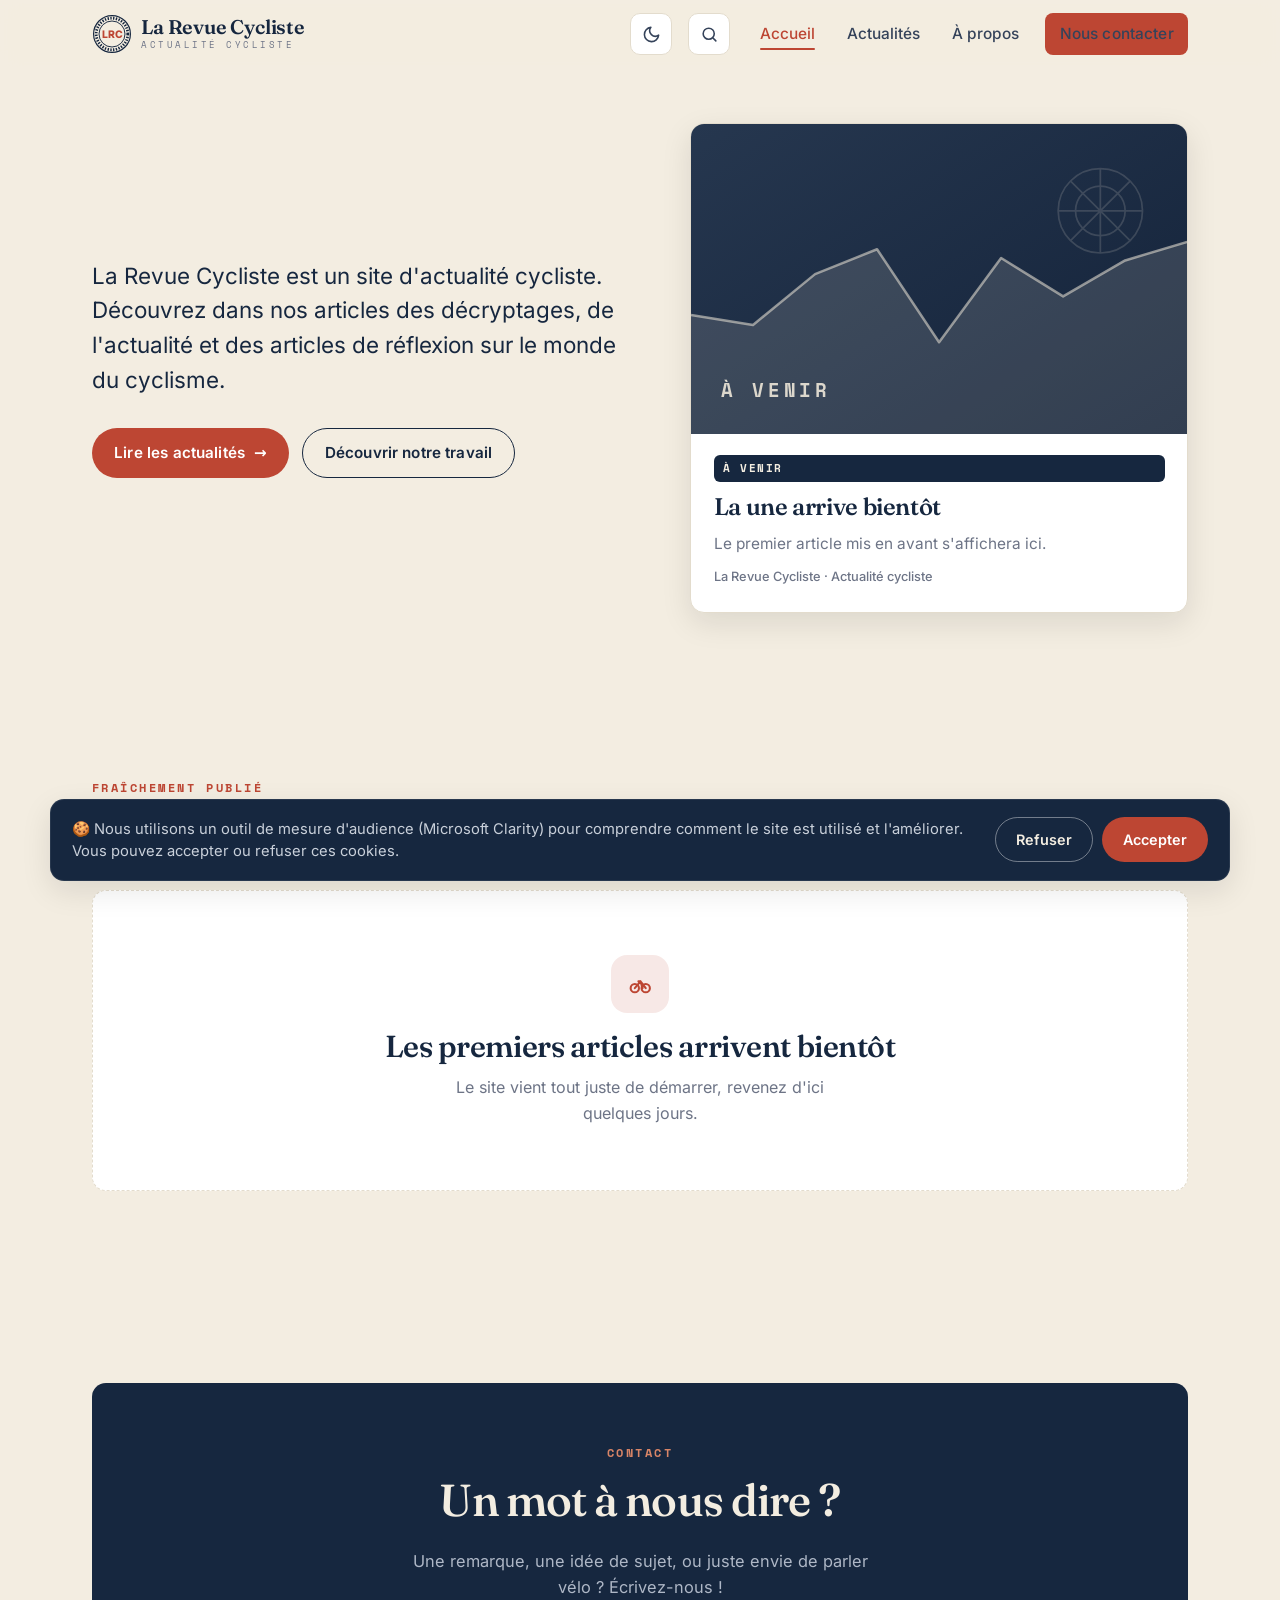
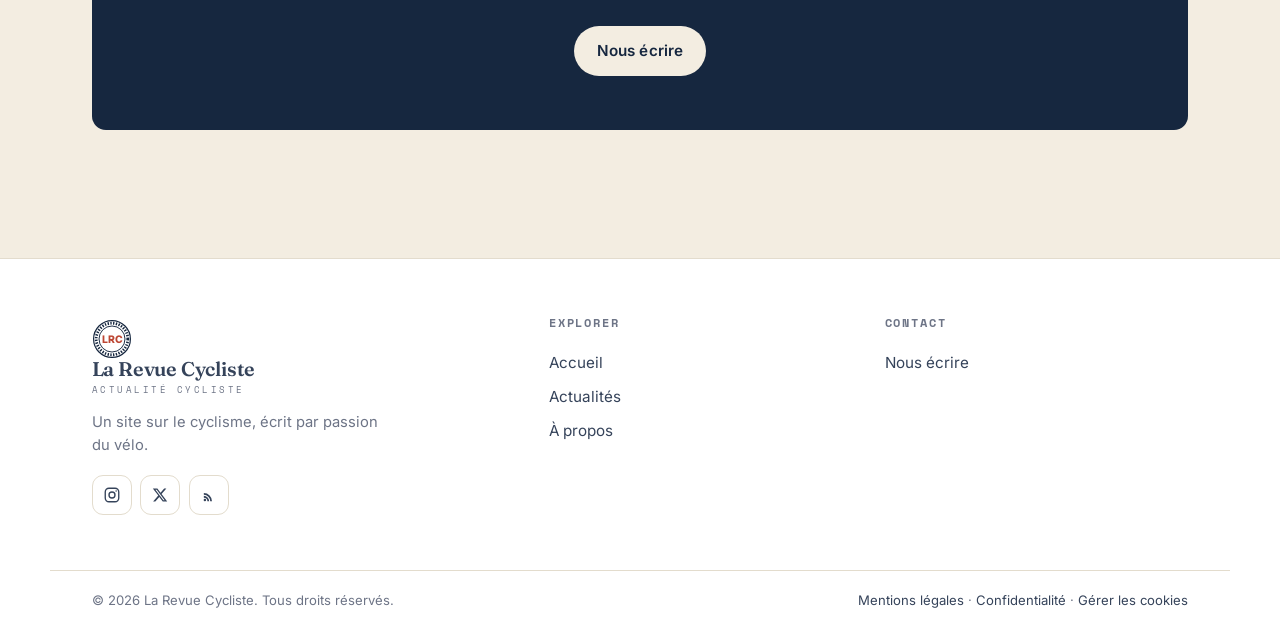
==== index.html @ b7d14e15 "Accueil : retirer le grand titre visible du hero Le titre « Toute l'actualité du cyclisme. » est ret" ====
<!DOCTYPE html>
<html lang="fr">
<head>
  <meta charset="UTF-8" />
  <meta name="viewport" content="width=device-width, initial-scale=1.0" />
  <script>(function(){try{var t=localStorage.getItem("lrc-theme")||(matchMedia("(prefers-color-scheme:dark)").matches?"dark":"light");document.documentElement.setAttribute("data-theme",t);}catch(e){document.documentElement.setAttribute("data-theme","light");}})();</script>
  <title>La Revue Cycliste — Toute l'actualité du cyclisme</title>
  <meta name="description" content="La Revue Cycliste est un site d'actualité cycliste. Découvrez dans nos articles des décryptages, de l'actualité et des articles de réflexion sur le monde du cyclisme." />
  <meta name="author" content="La Revue Cycliste" />
  <meta name="theme-color" content="#16273f" />

  <!-- Open Graph -->
  <meta property="og:type" content="website" />
  <meta property="og:title" content="La Revue Cycliste — Toute l'actualité du cyclisme" />
  <meta property="og:description" content="La Revue Cycliste est un site d'actualité cycliste. Découvrez dans nos articles des décryptages, de l'actualité et des articles de réflexion sur le monde du cyclisme." />
  <meta property="og:locale" content="fr_FR" />

  <link rel="stylesheet" href="assets/css/fonts.css" />
  <link rel="stylesheet" href="assets/css/style.css" />
  <link rel="icon" href="/favicon.ico" sizes="any" />
  <link rel="icon" type="image/png" sizes="48x48" href="/assets/img/favicon-48.png" />
  <link rel="icon" type="image/png" sizes="192x192" href="/assets/img/icon-192.png" />
  <link rel="apple-touch-icon" href="https://larevuecycliste.fr/assets/img/apple-touch-icon.png" />
  <link rel="manifest" href="site.webmanifest" />
  <link rel="alternate" type="application/rss+xml" title="La Revue Cycliste — Flux RSS" href="https://larevuecycliste.fr/feed.xml" />

  <!-- Données structurées : relie le site à ses réseaux sociaux -->
  <script type="application/ld+json">
  {
    "@context": "https://schema.org",
    "@type": "Organization",
    "name": "La Revue Cycliste",
    "url": "https://larevuecycliste.fr/",
    "sameAs": [
      "https://www.instagram.com/larevuecycliste",
      "https://x.com/Larevuecycliste"
    ]
  }
  </script>

  <!-- Données structurées : identité du site (aide Google à afficher le nom) -->
  <script type="application/ld+json">
  {
    "@context": "https://schema.org",
    "@type": "WebSite",
    "name": "La Revue Cycliste",
    "alternateName": "LRC",
    "url": "https://larevuecycliste.fr/",
    "inLanguage": "fr-FR"
  }
  </script>

  <link rel="canonical" href="https://larevuecycliste.fr/" />
  <meta property="og:url" content="https://larevuecycliste.fr/" />
  <meta property="og:site_name" content="La Revue Cycliste" />
  <meta property="og:image" content="https://larevuecycliste.fr/assets/img/og-image.png" />
  <meta property="og:image:width" content="1200" />
  <meta property="og:image:height" content="630" />
  <meta property="og:image:alt" content="La Revue Cycliste" />
  <meta name="twitter:card" content="summary_large_image" />
  <meta name="twitter:site" content="@Larevuecycliste" />
  <meta name="twitter:title" content="La Revue Cycliste — Toute l'actualité du cyclisme" />
  <meta name="twitter:description" content="La Revue Cycliste est un site d'actualité cycliste. Découvrez dans nos articles des décryptages, de l'actualité et des articles de réflexion sur le monde du cyclisme." />
  <meta name="twitter:image" content="https://larevuecycliste.fr/assets/img/og-image.png" />
  <script src="assets/js/consent.js" defer></script>
</head>
<body data-page="home">
  <a class="skip-link" href="#main">Aller au contenu</a>

  <header class="site-header">
    <nav class="wrap nav" aria-label="Navigation principale">
      <a class="brand" href="index.html" aria-label="La Revue Cycliste, accueil">
        <span class="brand__mark" aria-hidden="true">
          <svg viewBox="0 0 100 100" fill="none" aria-hidden="true"><circle cx="50" cy="50" r="46" stroke="currentColor" stroke-width="3"/><circle cx="50" cy="50" r="39.5" stroke="currentColor" stroke-width="7" stroke-dasharray="3.4 3.55"/><circle cx="50" cy="50" r="32.5" stroke="currentColor" stroke-width="2.4"/><text x="50" y="50" text-anchor="middle" dominant-baseline="central" font-family="Inter, system-ui, sans-serif" font-weight="800" font-size="26" fill="var(--accent)">LRC</text></svg>
        </span>
        <span class="brand__text">La Revue Cycliste<small>Actualité cycliste</small></span>
      </a>
      <button class="nav__toggle" aria-label="Ouvrir le menu" aria-expanded="false" aria-controls="menu"><span></span></button>
      <div class="nav__links" id="menu">
        <a data-nav="home" href="index.html">Accueil</a>
        <a data-nav="news" href="actualites.html">Actualités</a>
        <a data-nav="about" href="a-propos.html">À propos</a>
        <a class="btn btn--primary nav__cta" data-mailto href="#">Nous contacter</a>
      </div>
    </nav>
  </header>

  <main id="main">
    <!-- HERO -->
    <section class="hero wrap">
      <div class="hero__grid">
        <div class="hero__lead">
          <h1 class="sr-only">La Revue Cycliste, actualité cycliste</h1>
          <p class="hero__sub" style="margin-top:0;font-size:1.4rem;line-height:1.55;max-width:42ch;color:var(--ink)">La Revue Cycliste est un site d'actualité cycliste. Découvrez dans nos articles des décryptages, de l'actualité et des articles de réflexion sur le monde du cyclisme.</p>
          <div class="hero__actions">
            <a class="btn btn--primary" href="actualites.html">Lire les actualités <span class="btn__arrow">→</span></a>
            <a class="btn btn--ghost" href="a-propos.html">Découvrir notre travail</a>
          </div>
        </div>
        <article class="hero__feature" id="js-featured" aria-label="Article à la une"></article>
      </div>
    </section>

    <!-- DERNIERS ARTICLES -->
    <section class="section wrap">
      <div class="section-head">
        <div>
          <span class="eyebrow">Fraîchement publié</span>
          <h2>Les derniers articles</h2>
        </div>
        <a class="link-more" href="actualites.html" id="js-latest-more">Voir tout →</a>
      </div>
      <div class="latest" id="js-latest">
        <div class="grid" id="js-latest-grid"></div>
        <div>
          <span class="eyebrow" style="display:block;margin-bottom:.9rem">À lire aussi</span>
          <div class="stack" id="js-latest-stack"></div>
        </div>
      </div>
    </section>

    <!-- CONTACT -->
    <section class="section wrap" id="contact">
      <div class="contact-cta reveal">
        <span class="eyebrow" style="color:var(--accent-soft)">Contact</span>
        <h2>Un mot à nous dire ?</h2>
        <p>Une remarque, une idée de sujet, ou juste envie de parler vélo ? Écrivez-nous&nbsp;!</p>
        <a class="btn btn--light" data-mailto href="#">Nous écrire</a>
      </div>
    </section>
  </main>

  <footer class="site-footer">
    <div class="wrap footer__grid">
      <div class="footer__brand">
        <a class="brand" href="index.html" aria-label="La Revue Cycliste">
          <span class="brand__mark" aria-hidden="true">
            <svg viewBox="0 0 100 100" fill="none" aria-hidden="true"><circle cx="50" cy="50" r="46" stroke="currentColor" stroke-width="3"/><circle cx="50" cy="50" r="39.5" stroke="currentColor" stroke-width="7" stroke-dasharray="3.4 3.55"/><circle cx="50" cy="50" r="32.5" stroke="currentColor" stroke-width="2.4"/><text x="50" y="50" text-anchor="middle" dominant-baseline="central" font-family="Inter, system-ui, sans-serif" font-weight="800" font-size="26" fill="var(--accent)">LRC</text></svg>
          </span>
          <span class="brand__text">La Revue Cycliste<small>Actualité cycliste</small></span>
        </a>
        <p>Un site sur le cyclisme, écrit par passion du vélo.</p>
        <div class="socials" aria-label="Réseaux sociaux"><a href="https://www.instagram.com/larevuecycliste" target="_blank" rel="noopener" aria-label="La Revue Cycliste sur Instagram"><svg width="18" height="18" viewBox="0 0 24 24" fill="none" stroke="currentColor" stroke-width="1.8"><rect x="3" y="3" width="18" height="18" rx="5"/><circle cx="12" cy="12" r="4"/><circle cx="17.5" cy="6.5" r="1" fill="currentColor" stroke="none"/></svg></a><a href="https://x.com/Larevuecycliste" target="_blank" rel="noopener" aria-label="La Revue Cycliste sur X"><svg width="16" height="16" viewBox="0 0 24 24" fill="currentColor"><path d="M18.244 2.25h3.308l-7.227 8.26 8.502 11.24H16.17l-5.214-6.817L4.99 21.75H1.68l7.73-8.835L1.254 2.25H8.08l4.713 6.231zm-1.161 17.52h1.833L7.084 4.126H5.117z"/></svg></a><a href="https://larevuecycliste.fr/feed.xml" aria-label="Flux RSS de La Revue Cycliste"><svg width="17" height="17" viewBox="0 0 24 24" fill="currentColor"><path d="M4 11a9 9 0 0 1 9 9h2.5A11.5 11.5 0 0 0 4 8.5V11zm0 4a5 5 0 0 1 5 5h2.5A7.5 7.5 0 0 0 4 12.5V15zm1.5 5a1.75 1.75 0 1 0 0-3.5 1.75 1.75 0 0 0 0 3.5z"/></svg></a></div>
      </div>
      <nav aria-label="Explorer">
        <h5>Explorer</h5>
        <a href="index.html">Accueil</a>
        <a href="actualites.html">Actualités</a>
        <a href="a-propos.html">À propos</a>
      </nav>
      <div>
        <h5>Contact</h5>
        <a href="a-propos.html#contact">Nous écrire</a>
      </div>
    </div>
    <div class="wrap footer__bottom">
      <span>© <span data-year></span> <span data-site-name>La Revue Cycliste</span>. Tous droits réservés.</span>
      <span><a href="mentions-legales.html">Mentions légales</a> · <a href="confidentialite.html">Confidentialité</a> · <a href="#" data-cookie-settings>Gérer les cookies</a></span>
    </div>
  </footer>

  <script src="assets/js/articles.js"></script>
  <script src="assets/js/main.js"></script>
</body>
</html>
---- assets/css/fonts.css ----
/* La Revue Cycliste — polices auto-hébergées (Fontsource). Aucune requête externe. */

/* fraunces-latin-ext-standard-normal */
@font-face {
  font-family: 'Fraunces';
  font-style: normal;
  font-display: swap;
  font-weight: 100 900;
  src: url(../fonts/fraunces-latin-ext-standard-normal.woff2) format('woff2-variations');
  unicode-range: U+0100-02BA,U+02BD-02C5,U+02C7-02CC,U+02CE-02D7,U+02DD-02FF,U+0304,U+0308,U+0329,U+1D00-1DBF,U+1E00-1E9F,U+1EF2-1EFF,U+2020,U+20A0-20AB,U+20AD-20C0,U+2113,U+2C60-2C7F,U+A720-A7FF;
}

/* fraunces-latin-standard-normal */
@font-face {
  font-family: 'Fraunces';
  font-style: normal;
  font-display: swap;
  font-weight: 100 900;
  src: url(../fonts/fraunces-latin-standard-normal.woff2) format('woff2-variations');
  unicode-range: U+0000-00FF,U+0131,U+0152-0153,U+02BB-02BC,U+02C6,U+02DA,U+02DC,U+0304,U+0308,U+0329,U+2000-206F,U+20AC,U+2122,U+2191,U+2193,U+2212,U+2215,U+FEFF,U+FFFD;
}

/* fraunces-latin-ext-standard-italic */
@font-face {
  font-family: 'Fraunces';
  font-style: italic;
  font-display: swap;
  font-weight: 100 900;
  src: url(../fonts/fraunces-latin-ext-standard-italic.woff2) format('woff2-variations');
  unicode-range: U+0100-02BA,U+02BD-02C5,U+02C7-02CC,U+02CE-02D7,U+02DD-02FF,U+0304,U+0308,U+0329,U+1D00-1DBF,U+1E00-1E9F,U+1EF2-1EFF,U+2020,U+20A0-20AB,U+20AD-20C0,U+2113,U+2C60-2C7F,U+A720-A7FF;
}

/* fraunces-latin-standard-italic */
@font-face {
  font-family: 'Fraunces';
  font-style: italic;
  font-display: swap;
  font-weight: 100 900;
  src: url(../fonts/fraunces-latin-standard-italic.woff2) format('woff2-variations');
  unicode-range: U+0000-00FF,U+0131,U+0152-0153,U+02BB-02BC,U+02C6,U+02DA,U+02DC,U+0304,U+0308,U+0329,U+2000-206F,U+20AC,U+2122,U+2191,U+2193,U+2212,U+2215,U+FEFF,U+FFFD;
}

/* inter-latin-ext-wght-normal */
@font-face {
  font-family: 'Inter';
  font-style: normal;
  font-display: swap;
  font-weight: 100 900;
  src: url(../fonts/inter-latin-ext-wght-normal.woff2) format('woff2-variations');
  unicode-range: U+0100-02BA,U+02BD-02C5,U+02C7-02CC,U+02CE-02D7,U+02DD-02FF,U+0304,U+0308,U+0329,U+1D00-1DBF,U+1E00-1E9F,U+1EF2-1EFF,U+2020,U+20A0-20AB,U+20AD-20C0,U+2113,U+2C60-2C7F,U+A720-A7FF;
}

/* inter-latin-wght-normal */
@font-face {
  font-family: 'Inter';
  font-style: normal;
  font-display: swap;
  font-weight: 100 900;
  src: url(../fonts/inter-latin-wght-normal.woff2) format('woff2-variations');
  unicode-range: U+0000-00FF,U+0131,U+0152-0153,U+02BB-02BC,U+02C6,U+02DA,U+02DC,U+0304,U+0308,U+0329,U+2000-206F,U+20AC,U+2122,U+2191,U+2193,U+2212,U+2215,U+FEFF,U+FFFD;
}

/* space-mono-latin-ext-400-normal */
@font-face {
  font-family: 'Space Mono';
  font-style: normal;
  font-display: swap;
  font-weight: 400;
  src: url(../fonts/space-mono-latin-ext-400-normal.woff2) format('woff2'), url(../fonts/space-mono-latin-ext-400-normal.woff) format('woff');
  unicode-range: U+0100-02BA,U+02BD-02C5,U+02C7-02CC,U+02CE-02D7,U+02DD-02FF,U+0304,U+0308,U+0329,U+1D00-1DBF,U+1E00-1E9F,U+1EF2-1EFF,U+2020,U+20A0-20AB,U+20AD-20C0,U+2113,U+2C60-2C7F,U+A720-A7FF;
}

/* space-mono-latin-400-normal */
@font-face {
  font-family: 'Space Mono';
  font-style: normal;
  font-display: swap;
  font-weight: 400;
  src: url(../fonts/space-mono-latin-400-normal.woff2) format('woff2'), url(../fonts/space-mono-latin-400-normal.woff) format('woff');
  unicode-range: U+0000-00FF,U+0131,U+0152-0153,U+02BB-02BC,U+02C6,U+02DA,U+02DC,U+0304,U+0308,U+0329,U+2000-206F,U+20AC,U+2122,U+2191,U+2193,U+2212,U+2215,U+FEFF,U+FFFD;
}

/* space-mono-latin-ext-700-normal */
@font-face {
  font-family: 'Space Mono';
  font-style: normal;
  font-display: swap;
  font-weight: 700;
  src: url(../fonts/space-mono-latin-ext-700-normal.woff2) format('woff2'), url(../fonts/space-mono-latin-ext-700-normal.woff) format('woff');
  unicode-range: U+0100-02BA,U+02BD-02C5,U+02C7-02CC,U+02CE-02D7,U+02DD-02FF,U+0304,U+0308,U+0329,U+1D00-1DBF,U+1E00-1E9F,U+1EF2-1EFF,U+2020,U+20A0-20AB,U+20AD-20C0,U+2113,U+2C60-2C7F,U+A720-A7FF;
}

/* space-mono-latin-700-normal */
@font-face {
  font-family: 'Space Mono';
  font-style: normal;
  font-display: swap;
  font-weight: 700;
  src: url(../fonts/space-mono-latin-700-normal.woff2) format('woff2'), url(../fonts/space-mono-latin-700-normal.woff) format('woff');
  unicode-range: U+0000-00FF,U+0131,U+0152-0153,U+02BB-02BC,U+02C6,U+02DA,U+02DC,U+0304,U+0308,U+0329,U+2000-206F,U+20AC,U+2122,U+2191,U+2193,U+2212,U+2215,U+FEFF,U+FFFD;
}
---- assets/css/style.css ----
/* =========================================================================
   La Revue Cycliste — Feuille de style principale
   Design éditorial : magazine cycliste. Palette chaude, typo affirmée.
   ========================================================================= */

/* ---- Design tokens ---------------------------------------------------- */
:root {
  /* Palette « La Revue Cycliste » : marine + crème + terracotta */
  --bg:        #f3ede1;   /* crème */
  --surface:   #ffffff;
  --ink:       #16273f;   /* bleu marine */
  --ink-soft:  #35435a;
  --muted:     #6d7486;
  --line:      #e3dccd;
  --line-soft: #eee7d9;

  --accent:      #bd4633;  /* terracotta */
  --accent-dark: #9a3626;
  --accent-soft: #d98567;  /* terracotta éclairci, lisible sur fond marine */
  --cream:       #f3ede1;  /* pour le texte/éléments sur fond marine */
  --gold:        #bd4633;  /* rétro-compat : repointé vers le terracotta */
  --ink-invert:  #16273f;  /* fond des sections sombres = marine */

  --maxw: 1180px;
  --gutter: clamp(1.1rem, 4vw, 2.6rem);
  --radius: 14px;
  --radius-sm: 9px;

  --shadow-sm: 0 1px 2px rgba(20,19,15,.05), 0 4px 14px rgba(20,19,15,.05);
  --shadow-md: 0 10px 30px rgba(20,19,15,.10);

  --serif: "Fraunces", Georgia, "Times New Roman", serif;
  --sans:  "Inter", system-ui, -apple-system, "Segoe UI", Roboto, sans-serif;
  --mono:  "Space Mono", ui-monospace, "SFMono-Regular", Menlo, monospace;

  --step-fast: .18s cubic-bezier(.4,0,.2,1);
  --step: .32s cubic-bezier(.4,0,.2,1);
}

/* ---- Reset ------------------------------------------------------------ */
*, *::before, *::after { box-sizing: border-box; }
* { margin: 0; }
html { -webkit-text-size-adjust: 100%; scroll-behavior: smooth; }
@media (prefers-reduced-motion: reduce) {
  html { scroll-behavior: auto; }
  * { animation-duration: .001ms !important; transition-duration: .001ms !important; }
}

body {
  font-family: var(--sans);
  background: var(--bg);
  color: var(--ink);
  line-height: 1.6;
  font-size: 1.02rem;
  -webkit-font-smoothing: antialiased;
  text-rendering: optimizeLegibility;
  overflow-x: hidden;
}

img, svg { display: block; max-width: 100%; }
a { color: inherit; text-decoration: none; }
button { font: inherit; cursor: pointer; }
ul { list-style: none; padding: 0; }

/* ---- Layout helpers --------------------------------------------------- */
.wrap { width: 100%; max-width: var(--maxw); margin-inline: auto; padding-inline: var(--gutter); }
.section { padding-block: clamp(3.2rem, 8vw, 6rem); }
.section--tight { padding-block: clamp(2.4rem, 5vw, 3.6rem); }
/* Masqué à l'écran mais lu par Google et les lecteurs d'écran */
.sr-only { position: absolute; width: 1px; height: 1px; padding: 0; margin: -1px; overflow: hidden; clip: rect(0,0,0,0); white-space: nowrap; border: 0; }

.eyebrow {
  font-family: var(--mono);
  font-size: .72rem;
  letter-spacing: .22em;
  text-transform: uppercase;
  color: var(--accent);
  font-weight: 700;
}
.section-head {
  display: flex; align-items: flex-end; justify-content: space-between;
  gap: 1.4rem; flex-wrap: wrap;
  margin-bottom: clamp(1.6rem, 4vw, 2.6rem);
}
.section-head h2 {
  font-family: var(--serif);
  font-weight: 560;
  font-size: clamp(1.7rem, 4.4vw, 2.6rem);
  letter-spacing: -.02em;
  line-height: 1.05;
  margin-top: .35rem;
}
.section-head .link-more {
  font-weight: 600; font-size: .92rem; color: var(--ink);
  border-bottom: 2px solid var(--gold); padding-bottom: 2px;
  transition: color var(--step-fast), border-color var(--step-fast);
  white-space: nowrap;
}
.section-head .link-more:hover { color: var(--accent); border-color: var(--accent); }

/* ---- Buttons ---------------------------------------------------------- */
.btn {
  display: inline-flex; align-items: center; gap: .55rem;
  font-weight: 600; font-size: .95rem; letter-spacing: .01em;
  padding: .74rem 1.35rem; border-radius: 999px;
  border: 1.5px solid transparent; transition: transform var(--step-fast), background var(--step-fast), color var(--step-fast), border-color var(--step-fast);
}
.btn:active { transform: translateY(1px); }
.btn--primary { background: var(--accent); color: #fff; }
.btn--primary:hover { background: var(--accent-dark); }
.btn--ghost { border-color: var(--ink); color: var(--ink); background: transparent; }
.btn--ghost:hover { background: var(--ink); color: var(--bg); }
.btn--light { background: var(--cream); color: var(--ink-invert); }
.btn--light:hover { transform: translateY(-2px); }
.btn__arrow { transition: transform var(--step-fast); }
.btn:hover .btn__arrow { transform: translateX(3px); }

/* ---- Header / nav ----------------------------------------------------- */
.site-header {
  position: sticky; top: 0; z-index: 60;
  background: color-mix(in srgb, var(--bg) 86%, transparent);
  backdrop-filter: saturate(1.4) blur(10px);
  border-bottom: 1px solid transparent;
  transition: border-color var(--step), background var(--step);
}
.site-header.is-stuck { border-color: var(--line); }
.nav {
  display: flex; align-items: center; justify-content: space-between;
  height: 68px; gap: 1rem;
}
.brand { display: flex; align-items: center; gap: .6rem; font-family: var(--serif); }
.brand__mark { display: grid; place-items: center; width: 40px; height: 40px; flex: none; color: var(--ink); }
.brand__mark svg { width: 40px; height: 40px; display: block; }
.brand__text { font-weight: 600; font-size: 1.24rem; letter-spacing: -.01em; line-height: 1; }
.brand__text small {
  display: block; font-family: var(--mono); font-weight: 400;
  font-size: .56rem; letter-spacing: .28em; text-transform: uppercase;
  color: var(--muted); margin-top: 3px;
}

.nav__links { display: flex; align-items: center; gap: .3rem; }
.nav__links a {
  padding: .5rem .85rem; border-radius: 8px; font-weight: 500; font-size: .96rem;
  color: var(--ink-soft); position: relative; transition: color var(--step-fast), background var(--step-fast);
}
.nav__links a:hover { color: var(--ink); background: var(--line-soft); }
.nav__links a.is-active { color: var(--accent); }
.nav__links a.is-active::after {
  content: ""; position: absolute; left: .85rem; right: .85rem; bottom: .28rem;
  height: 2px; background: var(--accent); border-radius: 2px;
}
.nav__cta { margin-left: .5rem; }

.nav__toggle {
  display: none; width: 42px; height: 42px; border: 1px solid var(--line);
  background: var(--surface); border-radius: 10px; position: relative;
}
.nav__toggle span, .nav__toggle span::before, .nav__toggle span::after {
  content: ""; position: absolute; left: 50%; top: 50%; width: 18px; height: 2px;
  background: var(--ink); border-radius: 2px; transform: translate(-50%,-50%);
  transition: transform var(--step-fast), opacity var(--step-fast);
}
.nav__toggle span::before { transform: translate(-50%, -6px); }
.nav__toggle span::after  { transform: translate(-50%,  6px); }
.nav__toggle[aria-expanded="true"] span { background: transparent; }
.nav__toggle[aria-expanded="true"] span::before { transform: translate(-50%,0) rotate(45deg); }
.nav__toggle[aria-expanded="true"] span::after  { transform: translate(-50%,0) rotate(-45deg); }

@media (max-width: 820px) {
  .nav__toggle { display: block; }
  .nav__links {
    position: fixed; inset: 68px 0 auto 0; flex-direction: column; align-items: stretch;
    gap: .2rem; background: var(--surface); border-bottom: 1px solid var(--line);
    padding: .8rem var(--gutter) 1.2rem; box-shadow: var(--shadow-md);
    transform: translateY(-8px); opacity: 0; pointer-events: none;
    transition: transform var(--step), opacity var(--step);
  }
  .nav__links.is-open { transform: translateY(0); opacity: 1; pointer-events: auto; }
  .nav__links a { padding: .8rem .6rem; font-size: 1.05rem; }
  .nav__links a.is-active::after { display: none; }
  .nav__cta { margin: .4rem 0 0; justify-content: center; }
}

/* ---- Hero ------------------------------------------------------------- */
.hero { padding-top: clamp(2rem, 5vw, 3.4rem); padding-bottom: clamp(2.4rem, 6vw, 4rem); }
.hero__grid {
  display: grid; grid-template-columns: 1.05fr .95fr; gap: clamp(1.6rem, 4vw, 3rem);
  align-items: stretch;
}
.hero__lead { align-self: center; }
.hero__kicker {
  display: inline-flex; align-items: center; gap: .55rem; margin-bottom: 1.1rem;
  font-family: var(--mono); font-size: .72rem; letter-spacing: .2em; text-transform: uppercase;
  color: var(--muted);
}
.hero__kicker .dot { width: 8px; height: 8px; border-radius: 50%; background: var(--accent); animation: pulse 2.4s infinite; }
@keyframes pulse { 0%,100%{ box-shadow: 0 0 0 0 rgba(189,70,51,.5);} 50%{ box-shadow: 0 0 0 7px rgba(189,70,51,0);} }
.hero__title {
  font-family: var(--serif); font-weight: 540;
  font-size: clamp(2.5rem, 7vw, 4.6rem); line-height: .98; letter-spacing: -.03em;
}
.hero__title em { font-style: italic; color: var(--accent); }
.hero__sub { margin-top: 1.3rem; font-size: 1.12rem; color: var(--ink-soft); max-width: 34ch; }
.hero__actions { margin-top: 1.9rem; display: flex; gap: .8rem; flex-wrap: wrap; }

.hero__feature {
  position: relative; border-radius: var(--radius); overflow: hidden;
  background: var(--surface); border: 1px solid var(--line); box-shadow: var(--shadow-md);
  display: flex; flex-direction: column; min-height: 340px;
  transition: transform var(--step);
}
.hero__feature:hover { transform: translateY(-4px); }
.hero__feature .thumb { aspect-ratio: 16/10; }
.hero__feature .feature__body { padding: 1.3rem 1.4rem 1.5rem; display: flex; flex-direction: column; gap: .7rem; flex: 1; }
.hero__feature h3 { font-family: var(--serif); font-weight: 560; font-size: 1.5rem; line-height: 1.12; letter-spacing: -.015em; }
.hero__feature p { color: var(--muted); font-size: .96rem; }
.hero__feature .meta { margin-top: auto; }

@media (max-width: 880px) {
  .hero__grid { grid-template-columns: 1fr; }
  .hero__feature { min-height: 0; }
}

/* ---- Category chips --------------------------------------------------- */
.chip {
  display: inline-block; font-family: var(--mono); font-size: .66rem; font-weight: 700;
  letter-spacing: .14em; text-transform: uppercase; color: var(--accent);
  background: color-mix(in srgb, var(--accent) 10%, transparent);
  padding: .32rem .6rem; border-radius: 6px;
}
.chip--gold { color: var(--cream); background: var(--ink-invert); }
.chip--ink  { color: var(--bg); background: rgba(255,255,255,.14); }

/* ---- Article meta ----------------------------------------------------- */
.meta { display: flex; align-items: center; gap: .6rem; font-size: .8rem; color: var(--muted); font-weight: 500; }
.meta .sep { width: 3px; height: 3px; border-radius: 50%; background: currentColor; opacity: .55; }
.meta time, .meta .rt { font-family: var(--mono); font-size: .74rem; letter-spacing: .02em; }

/* ---- Vignettes : photo si disponible, sinon illustration SVG ---------
   La photo (.thumb-img) recouvre l'illustration SVG. Si elle échoue à se
   charger, un onerror la masque et l'illustration réapparaît dessous.     */
.thumb { position: relative; width: 100%; overflow: hidden; background: var(--line-soft); }
.thumb svg { width: 100%; height: 100%; }
.thumb .thumb-img {
  position: absolute; inset: 0; width: 100%; height: 100%;
  object-fit: cover; z-index: 1; background: var(--line-soft);
}

/* ---- Article grid / cards -------------------------------------------- */
.grid {
  display: grid; gap: clamp(1.2rem, 3vw, 2rem);
  grid-template-columns: repeat(auto-fill, minmax(290px, 1fr));
}
.card {
  display: flex; flex-direction: column; background: var(--surface);
  border: 1px solid var(--line); border-radius: var(--radius); overflow: hidden;
  transition: transform var(--step), box-shadow var(--step), border-color var(--step);
}
.card:hover { transform: translateY(-5px); box-shadow: var(--shadow-md); border-color: var(--line-soft); }
.card:focus-within { box-shadow: 0 0 0 3px color-mix(in srgb, var(--accent) 40%, transparent); }
.card .thumb { aspect-ratio: 16/10; }
.card__body { padding: 1.1rem 1.15rem 1.25rem; display: flex; flex-direction: column; gap: .6rem; flex: 1; }
.card__title { font-family: var(--serif); font-weight: 560; font-size: 1.24rem; line-height: 1.16; letter-spacing: -.01em; }
.card a.stretch::after { content: ""; position: absolute; inset: 0; }
.card__body p { color: var(--muted); font-size: .92rem; display: -webkit-box; -webkit-line-clamp: 2; -webkit-box-orient: vertical; overflow: hidden; }
.card__body .meta { margin-top: auto; }
.card__link { position: relative; }

/* “à la une” list on home */
.latest { display: grid; grid-template-columns: 1.6fr 1fr; gap: clamp(1.4rem,4vw,2.4rem); align-items: start; }
.stack { display: grid; gap: 1rem; }
.mini {
  display: grid; grid-template-columns: 92px 1fr; gap: .95rem; align-items: center;
  background: var(--surface); border: 1px solid var(--line); border-radius: var(--radius-sm);
  padding: .7rem; position: relative; transition: border-color var(--step-fast), transform var(--step-fast);
}
.mini:hover { transform: translateX(3px); border-color: var(--gold); }
.mini .thumb { width: 92px; height: 68px; border-radius: 7px; flex: none; }
.mini h4 { font-family: var(--serif); font-weight: 560; font-size: 1.02rem; line-height: 1.18; }
.mini .meta { margin-top: .3rem; }
@media (max-width: 760px){ .latest { grid-template-columns: 1fr; } }

/* ---- Filters ---------------------------------------------------------- */
.filters { display: flex; flex-wrap: wrap; gap: .5rem; margin-bottom: 1.8rem; }
.filter {
  border: 1.4px solid var(--line); background: var(--surface); color: var(--ink-soft);
  padding: .48rem .95rem; border-radius: 999px; font-weight: 600; font-size: .86rem;
  transition: all var(--step-fast);
}
.filter:hover { border-color: var(--ink); }
.filter.is-active { background: var(--ink); color: var(--bg); border-color: var(--ink); }

/* ---- Dark band -------------------------------------------------------- */
.band { background: var(--ink-invert); color: var(--cream); }
.band .eyebrow { color: var(--accent-soft); }
.band a.link-more { color: var(--cream); border-color: var(--accent-soft); }
.band__inner { display: grid; grid-template-columns: 1.1fr .9fr; gap: clamp(1.6rem,5vw,3.4rem); align-items: center; }
.band h2 { font-family: var(--serif); font-weight: 540; font-size: clamp(1.9rem,5vw,3rem); line-height: 1.04; letter-spacing: -.02em; }
.band p { color: #aeb7c6; margin-top: 1rem; font-size: 1.05rem; }
.band__stats { display: grid; grid-template-columns: repeat(2,1fr); gap: 1.4rem 2rem; }
.stat b { font-family: var(--serif); font-size: clamp(2.2rem,6vw,3.2rem); font-weight: 560; color: var(--accent-soft); display: block; line-height: 1; }
.stat span { color: #98a1b2; font-size: .84rem; font-family: var(--mono); letter-spacing: .06em; text-transform: uppercase; }
@media (max-width: 760px){ .band__inner { grid-template-columns: 1fr; } }

/* ---- Article page (prose) -------------------------------------------- */
.article-hero { padding-top: clamp(1.6rem,4vw,2.6rem); }
.breadcrumb { font-family: var(--mono); font-size: .74rem; letter-spacing: .04em; color: var(--muted); margin-bottom: 1.4rem; }
.breadcrumb a:hover { color: var(--accent); }
.article-title { font-family: var(--serif); font-weight: 540; font-size: clamp(2rem,5.4vw,3.4rem); line-height: 1.03; letter-spacing: -.025em; max-width: 20ch; }
.article-standfirst { font-size: 1.2rem; color: var(--ink-soft); max-width: 60ch; margin-top: 1.1rem; }
.article-byline { display: flex; align-items: center; gap: .7rem; margin-top: 1.4rem; }
.avatar { width: 42px; height: 42px; border-radius: 50%; background: var(--ink-invert); color: var(--accent-soft); display: grid; place-items: center; font-family: var(--serif); font-weight: 600; }
.article-cover { margin: clamp(1.6rem,4vw,2.4rem) 0; border-radius: var(--radius); overflow: hidden; border: 1px solid var(--line); }
.article-cover .thumb { aspect-ratio: 21/9; }

.prose { max-width: 68ch; margin-inline: auto; font-size: 1.12rem; color: var(--ink-soft); }
.prose > * + * { margin-top: 1.3rem; }
.prose h2 { font-family: var(--serif); color: var(--ink); font-weight: 560; font-size: 1.7rem; letter-spacing: -.015em; margin-top: 2.4rem; line-height: 1.15; }
.prose p { line-height: 1.75; }
.prose a { color: var(--accent); text-decoration: underline; text-underline-offset: 3px; text-decoration-thickness: 1.5px; }
.prose blockquote {
  border-left: 3px solid var(--accent); padding: .2rem 0 .2rem 1.3rem; margin-block: 2rem;
  font-family: var(--serif); font-style: italic; font-size: 1.5rem; line-height: 1.3; color: var(--ink);
}
.prose ul.bullets { margin-left: 1.1rem; list-style: disc; color: var(--ink-soft); }
.prose ul.bullets li { margin-top: .5rem; }

.article-foot { max-width: 68ch; margin: clamp(2rem,5vw,3rem) auto 0; padding-top: 1.6rem; border-top: 1px solid var(--line); display: flex; justify-content: space-between; gap: 1rem; flex-wrap: wrap; align-items: center; }
.tags { display: flex; gap: .5rem; flex-wrap: wrap; }
.tag { font-family: var(--mono); font-size: .72rem; color: var(--muted); background: var(--line-soft); padding: .3rem .6rem; border-radius: 6px; }

/* ---- Portfolio / about ------------------------------------------------ */
.profile { display: grid; grid-template-columns: 300px 1fr; gap: clamp(1.6rem,5vw,3.4rem); align-items: start; }
.profile__card { position: sticky; top: 90px; background: var(--surface); border: 1px solid var(--line); border-radius: var(--radius); padding: 1.6rem; box-shadow: var(--shadow-sm); }
.profile__avatar { width: 86px; height: 86px; border-radius: 20px; background: linear-gradient(135deg, var(--ink-invert), var(--accent)); color: #fff; display: grid; place-items: center; font-family: var(--serif); font-size: 2rem; font-weight: 600; }
.profile__card h1 { font-family: var(--serif); font-size: 1.6rem; font-weight: 560; margin-top: 1rem; letter-spacing: -.01em; }
.profile__role { color: var(--accent); font-weight: 600; font-size: .92rem; margin-top: .2rem; }
.profile__card ul.contact { margin-top: 1.2rem; display: grid; gap: .55rem; }
.profile__card ul.contact a { display: flex; align-items: center; gap: .6rem; font-size: .92rem; color: var(--ink-soft); padding: .3rem 0; }
.profile__card ul.contact a:hover { color: var(--accent); }
.profile__card ul.contact svg { flex: none; }

.lede { font-family: var(--serif); font-size: clamp(1.3rem,3.4vw,1.8rem); line-height: 1.4; letter-spacing: -.01em; color: var(--ink); max-width: 46ch; }
.about-body { color: var(--ink-soft); font-size: 1.06rem; }
.about-body > * + * { margin-top: 1.1rem; }

.expertise { display: grid; grid-template-columns: repeat(auto-fill, minmax(200px,1fr)); gap: 1rem; margin-top: 1.6rem; }
.expertise li { background: var(--surface); border: 1px solid var(--line); border-radius: var(--radius-sm); padding: 1.1rem 1.15rem; }
.expertise b { display: block; font-family: var(--serif); font-size: 1.1rem; font-weight: 560; }
.expertise span { color: var(--muted); font-size: .9rem; }

@media (max-width: 780px){ .profile { grid-template-columns: 1fr; } .profile__card { position: static; } }

/* ---- Contact ---------------------------------------------------------- */
.contact-cta {
  background: var(--ink-invert); color: var(--cream); border-radius: var(--radius);
  padding: clamp(2rem,5vw,3.4rem); text-align: center;
}
.contact-cta h2 { font-family: var(--serif); font-weight: 540; font-size: clamp(1.8rem,5vw,2.8rem); letter-spacing: -.02em; }
.contact-cta p { color: #aeb7c6; margin: .8rem auto 1.6rem; max-width: 46ch; }
.contact-list { display: flex; flex-wrap: wrap; justify-content: center; gap: .7rem 1.9rem; margin-top: 1.7rem; }
.contact-list a { display: inline-flex; align-items: center; gap: .5rem; color: var(--cream); font-weight: 500; font-size: 1rem; transition: color var(--step-fast); }
.contact-list a:hover { color: var(--accent-soft); }
.contact-list svg { flex: none; }

/* ---- Footer ----------------------------------------------------------- */
.site-footer { border-top: 1px solid var(--line); background: var(--surface); margin-top: 2rem; }
.footer__grid { display: grid; grid-template-columns: 1.4fr 1fr 1fr; gap: 2rem; padding-block: clamp(2.4rem,5vw,3.4rem); }
.footer__grid h5 { font-family: var(--mono); font-size: .72rem; letter-spacing: .16em; text-transform: uppercase; color: var(--muted); margin-bottom: .9rem; }
.footer__grid a { display: block; padding: .3rem 0; color: var(--ink-soft); font-size: .95rem; }
.footer__grid a:hover { color: var(--accent); }
.footer__brand p { color: var(--muted); font-size: .92rem; margin-top: .7rem; max-width: 34ch; }
.footer__bottom { border-top: 1px solid var(--line); padding-block: 1.2rem; display: flex; justify-content: space-between; gap: 1rem; flex-wrap: wrap; font-size: .82rem; color: var(--muted); }
.footer__bottom a { color: var(--ink-soft); }
.footer__bottom a:hover { color: var(--accent); }

/* Réseaux sociaux */
.socials { display: flex; gap: .55rem; margin-top: 1.1rem; }
.socials a {
  width: 40px; height: 40px; flex: none; border-radius: 11px;
  border: 1px solid var(--line); display: grid; place-items: center;
  color: var(--ink-soft); background: var(--surface);
  transition: color var(--step-fast), border-color var(--step-fast), transform var(--step-fast);
}
.socials a:hover { color: var(--accent); border-color: var(--accent); transform: translateY(-2px); }

/* ---- Bandeau cookies ------------------------------------------------- */
.cookie-banner {
  position: fixed; left: 0; right: 0; bottom: 0; z-index: 200;
  padding: 0 var(--gutter) clamp(.8rem, 2vw, 1.2rem);
  transform: translateY(130%); transition: transform .38s cubic-bezier(.2,.7,.2,1);
  pointer-events: none;
}
.cookie-banner.is-visible { transform: none; }
.cookie-banner__inner {
  pointer-events: auto; max-width: var(--maxw); margin: 0 auto;
  background: var(--ink-invert); color: var(--cream);
  border: 1px solid rgba(255,255,255,.08); border-radius: var(--radius);
  box-shadow: var(--shadow-md); padding: 1.1rem 1.3rem;
  display: flex; align-items: center; gap: 1.3rem; flex-wrap: wrap;
}
.cookie-banner__txt { flex: 1; min-width: 240px; font-size: .92rem; line-height: 1.5; color: #c9d0da; }
.cookie-banner__txt a { color: var(--accent-soft); text-decoration: underline; }
.cookie-banner__actions { display: flex; gap: .6rem; flex-shrink: 0; }
.cookie-btn {
  font: inherit; font-weight: 600; font-size: .9rem; cursor: pointer;
  padding: .62rem 1.25rem; border-radius: 999px; border: 1.5px solid transparent;
  transition: background var(--step-fast), border-color var(--step-fast), transform var(--step-fast);
}
.cookie-btn:active { transform: translateY(1px); }
.cookie-btn--primary { background: var(--accent); color: #fff; }
.cookie-btn--primary:hover { background: var(--accent-dark); }
.cookie-btn--ghost { background: transparent; color: var(--cream); border-color: rgba(255,255,255,.4); }
.cookie-btn--ghost:hover { border-color: var(--cream); }
@media (max-width: 560px){ .cookie-banner__actions { width: 100%; } .cookie-btn { flex: 1; } }
@media (max-width: 680px){ .footer__grid { grid-template-columns: 1fr 1fr; } .footer__brand { grid-column: 1 / -1; } }

/* ---- Reveal on scroll ------------------------------------------------- */
.reveal { opacity: 0; transform: translateY(18px); transition: opacity .6s ease, transform .6s cubic-bezier(.2,.7,.2,1); }
.reveal.in { opacity: 1; transform: none; }

/* ---- Utility ---------------------------------------------------------- */
.center { text-align: center; }

/* Champ à compléter dans les pages légales */
.fill { background: color-mix(in srgb, var(--accent) 16%, transparent); color: var(--ink); font-weight: 600; padding: .05em .35em; border-radius: 5px; }
.legal-note { background: var(--surface); border: 1px solid var(--line); border-left: 3px solid var(--accent); border-radius: var(--radius-sm); padding: 1rem 1.2rem; font-size: .95rem; color: var(--ink-soft); }
.prose table { width: 100%; border-collapse: collapse; font-size: .95rem; }
.prose table th, .prose table td { text-align: left; padding: .6rem .7rem; border-bottom: 1px solid var(--line); vertical-align: top; }
.prose table th { font-family: var(--sans); font-size: .78rem; text-transform: uppercase; letter-spacing: .04em; color: var(--muted); }
.mt-sm { margin-top: 1rem; }
.empty-state { text-align: center; color: var(--muted); padding: 3rem 1rem; font-family: var(--serif); font-size: 1.2rem; }

/* ---- État « à venir » (aucun article) -------------------------------- */
.soon {
  grid-column: 1 / -1;
  text-align: center;
  padding: clamp(2.4rem, 6vw, 4rem) 1.5rem;
  border: 1.5px dashed var(--line);
  border-radius: var(--radius);
  background: var(--surface);
  color: var(--muted);
}
.soon__mark {
  width: 58px; height: 58px; margin: 0 auto 1.1rem; border-radius: 16px;
  background: color-mix(in srgb, var(--accent) 12%, transparent);
  display: grid; place-items: center; color: var(--accent);
}
.soon h3 {
  font-family: var(--serif); font-weight: 560; color: var(--ink);
  font-size: clamp(1.3rem, 3.6vw, 1.9rem); letter-spacing: -.015em; line-height: 1.1;
}
.soon p { margin: .7rem auto 0; max-width: 44ch; font-size: 1rem; }
:focus-visible { outline: 3px solid color-mix(in srgb, var(--accent) 55%, transparent); outline-offset: 2px; border-radius: 4px; }
.skip-link { position: absolute; left: -999px; top: .5rem; background: var(--ink-invert); color: #fff; padding: .6rem 1rem; border-radius: 8px; z-index: 100; }
.skip-link:focus { left: .8rem; }

/* ---- Recherche interne ------------------------------------------------ */
.nav .brand { margin-right: auto; }   /* pousse loupe + liens à droite */
.nav__search {
  display: grid; place-items: center; width: 42px; height: 42px; flex: none;
  border: 1px solid var(--line); background: var(--surface); border-radius: 10px;
  color: var(--ink-soft); cursor: pointer;
  transition: color var(--step-fast), border-color var(--step-fast), background var(--step-fast);
}
.nav__search:hover { color: var(--ink); border-color: var(--ink); }

.search-open { overflow: hidden; }

.search-modal {
  position: fixed; inset: 0; z-index: 200;
  display: flex; align-items: flex-start; justify-content: center;
  padding: clamp(1rem, 8vh, 6rem) 1rem 1rem;
}
.search-modal[hidden] { display: none; }
.search-modal__backdrop {
  position: absolute; inset: 0; background: rgba(20, 19, 15, .5);
  backdrop-filter: blur(3px); opacity: 0; transition: opacity var(--step);
}
.search-modal.is-open .search-modal__backdrop { opacity: 1; }
.search-modal__panel {
  position: relative; width: min(680px, 100%);
  max-height: min(74vh, 640px); display: flex; flex-direction: column;
  background: var(--surface); border: 1px solid var(--line);
  border-radius: var(--radius); box-shadow: var(--shadow-md); overflow: hidden;
  transform: translateY(-10px) scale(.985); opacity: 0;
  transition: transform var(--step), opacity var(--step);
}
.search-modal.is-open .search-modal__panel { transform: none; opacity: 1; }
.search-modal__bar {
  display: flex; align-items: center; gap: .6rem;
  padding: .8rem 1rem; border-bottom: 1px solid var(--line); flex: none;
}
.search-modal__icon { color: var(--muted); flex: none; }
.search-modal__input {
  flex: 1; min-width: 0; border: 0; background: transparent; font: inherit;
  font-size: 1.05rem; color: var(--ink); padding: .2rem 0;
}
.search-modal__input:focus { outline: none; }
.search-modal__input::placeholder { color: var(--muted); }
.search-modal__input::-webkit-search-cancel-button { -webkit-appearance: none; }
.search-modal__close {
  flex: none; font-family: var(--mono); font-size: .66rem; letter-spacing: .05em;
  color: var(--muted); border: 1px solid var(--line); background: var(--bg);
  border-radius: 6px; padding: .3rem .5rem; cursor: pointer;
  transition: color var(--step-fast), border-color var(--step-fast);
}
.search-modal__close:hover { color: var(--ink); border-color: var(--ink); }
.search-modal__results { overflow-y: auto; padding: .5rem; }
.search-msg { font-size: .9rem; color: var(--muted); padding: .8rem .75rem; }
.search-msg__hint {
  display: block; margin-top: .8rem; font-family: var(--mono);
  font-size: .64rem; letter-spacing: .1em; text-transform: uppercase; color: var(--muted);
}
.search-count {
  font-family: var(--mono); font-size: .64rem; letter-spacing: .1em;
  text-transform: uppercase; color: var(--muted); padding: .5rem .75rem .3rem;
}
.search-result {
  display: grid; gap: .12rem; padding: .7rem .75rem; border-radius: 10px;
  color: var(--ink); text-decoration: none; transition: background var(--step-fast);
}
.search-result:hover, .search-result.is-sel { background: var(--line-soft); }
.search-result__cat {
  font-family: var(--mono); font-size: .6rem; letter-spacing: .12em;
  text-transform: uppercase; color: var(--accent);
}
.search-result__title { font-family: var(--serif); font-weight: 560; font-size: 1.06rem; line-height: 1.25; }
.search-result__excerpt {
  font-size: .87rem; color: var(--ink-soft);
  display: -webkit-box; -webkit-line-clamp: 1; -webkit-box-orient: vertical; overflow: hidden;
}
.search-result__meta { font-size: .72rem; color: var(--muted); }
.search-result mark {
  background: color-mix(in srgb, var(--accent) 22%, transparent);
  color: inherit; border-radius: 3px; padding: 0 .08em;
}

/* ---- Commentaires ----------------------------------------------------- */
.comments-note { color: var(--muted); font-size: .95rem; margin: -.4rem 0 1.4rem; max-width: 60ch; }
.comments-note--muted {
  margin: 0; text-align: center; padding: 2.2rem 1rem;
  font-family: var(--serif); font-size: 1.15rem; color: var(--muted);
  background: var(--surface); border: 1px dashed var(--line); border-radius: var(--radius);
}
.comments-slot { min-height: 40px; }
#cusdis_thread { max-width: 760px; }

/* ======================================================================
   Mode sombre — surcharge des tokens. Le thème est fixé sur <html>
   (data-theme) par un petit script en <head> pour éviter tout clignotement.
   --ink-invert reste sombre dans les deux thèmes (badges/blocs marine).
   ====================================================================== */
:root[data-theme="dark"] {
  --bg:        #0f131b;
  --surface:   #191d27;
  --ink:       #ece5d7;
  --ink-soft:  #c3cad6;
  --muted:     #8b93a3;
  --line:      #2a303c;
  --line-soft: #232833;

  --accent:      #e0715a;
  --accent-dark: #c8553f;
  --accent-soft: #e79a80;
  --cream:       #ece5d7;
  --ink-invert:  #1d2740;

  --shadow-sm: 0 1px 2px rgba(0,0,0,.45), 0 4px 14px rgba(0,0,0,.4);
  --shadow-md: 0 12px 34px rgba(0,0,0,.55);
}
:root[data-theme="dark"] .search-modal__backdrop { background: rgba(0,0,0,.62); }
:root[data-theme="dark"] .thumb-img { opacity: .92; }

/* ---- Bascule de thème (bouton en-tête) -------------------------------- */
.theme-toggle {
  display: grid; place-items: center; width: 42px; height: 42px; flex: none;
  border: 1px solid var(--line); background: var(--surface); border-radius: 10px;
  color: var(--ink-soft); cursor: pointer;
  transition: color var(--step-fast), border-color var(--step-fast), background var(--step-fast);
}
.theme-toggle:hover { color: var(--ink); border-color: var(--ink); }
.theme-toggle .icon-sun { display: none; }
.theme-toggle .icon-moon { display: block; }
:root[data-theme="dark"] .theme-toggle .icon-sun { display: block; }
:root[data-theme="dark"] .theme-toggle .icon-moon { display: none; }

/* ---- Partage d'article ------------------------------------------------ */
.share {
  display: flex; align-items: center; gap: .9rem; flex-wrap: wrap;
  padding: 1.3rem 0; margin: 1.6rem 0;
  border-top: 1px solid var(--line); border-bottom: 1px solid var(--line);
}
.share__label { font-family: var(--mono); font-size: .68rem; letter-spacing: .12em; text-transform: uppercase; color: var(--muted); }
.share__btns { display: flex; gap: .5rem; flex-wrap: wrap; }
.share__btn {
  display: inline-flex; align-items: center; gap: .4rem; height: 40px; padding: 0 .8rem;
  border: 1px solid var(--line); background: var(--surface); border-radius: 9px;
  color: var(--ink-soft); font-size: .85rem; font-weight: 500; cursor: pointer; text-decoration: none;
  transition: color var(--step-fast), border-color var(--step-fast), background var(--step-fast);
}
.share__btn:hover { color: var(--ink); border-color: var(--ink); }
.share__btn svg { flex: none; }
.share__btn.is-copied { color: #2e8b62; border-color: #2e8b62; }

/* ---- Aides à la lecture longue ---------------------------------------- */
.read-progress {
  position: fixed; top: 0; left: 0; height: 3px; width: 0;
  background: var(--accent); z-index: 70; transition: width .08s linear;
}
.to-top {
  position: fixed; right: clamp(1rem, 3vw, 2rem); bottom: clamp(1rem, 3vw, 2rem);
  width: 46px; height: 46px; border-radius: 50%; border: 1px solid var(--line);
  background: var(--surface); color: var(--ink); box-shadow: var(--shadow-md);
  display: grid; place-items: center; cursor: pointer; z-index: 65;
  opacity: 0; transform: translateY(12px); pointer-events: none;
  transition: opacity var(--step), transform var(--step);
}
.to-top.is-visible { opacity: 1; transform: none; pointer-events: auto; }

/* ---- Sommaire automatique --------------------------------------------- */
.toc {
  max-width: 68ch; margin: 0 auto 2.2rem; padding: 1.1rem 1.3rem;
  background: var(--surface); border: 1px solid var(--line); border-radius: var(--radius);
}
.toc__title { font-family: var(--mono); font-size: .66rem; letter-spacing: .12em; text-transform: uppercase; color: var(--muted); margin-bottom: .7rem; }
.toc ol { list-style: none; counter-reset: toc; display: grid; gap: .4rem; padding: 0; margin: 0; }
.toc li { counter-increment: toc; }
.toc a { display: inline-flex; gap: .55rem; color: var(--ink-soft); text-decoration: none; font-size: .96rem; line-height: 1.35; }
.toc a::before { content: counter(toc, decimal-leading-zero); color: var(--accent); font-family: var(--mono); font-size: .8rem; }
.toc a:hover { color: var(--accent); }
.prose h2 { scroll-margin-top: 90px; }

/* ---- Écouter l'article ------------------------------------------------ */
.listen-btn {
  display: inline-flex; align-items: center; gap: .45rem; height: 40px; padding: 0 .95rem;
  margin-top: 1.3rem; border: 1px solid var(--line); background: var(--surface);
  border-radius: 9px; color: var(--ink-soft); font-size: .85rem; font-weight: 500; cursor: pointer;
  transition: color var(--step-fast), border-color var(--step-fast), background var(--step-fast);
}
.listen-btn:hover { color: var(--ink); border-color: var(--ink); }
.listen-btn.is-playing { color: var(--accent); border-color: var(--accent); }

/* ---- Page « Liens » (mini-portail, type linktree) --------------------- */
.links-page {
  min-height: 100dvh;
  display: flex; align-items: flex-start; justify-content: center;
  padding: clamp(2.4rem, 8vw, 4.4rem) var(--gutter) 2.6rem;
}
.links { width: 100%; max-width: 460px; text-align: center; }
.links__toggle { position: fixed; top: 1rem; right: 1rem; z-index: 10; }
.links__avatar {
  width: 96px; height: 96px; margin: 0 auto 1.15rem;
  display: grid; place-items: center; border-radius: 50%;
  background: var(--ink-invert); color: var(--cream); box-shadow: var(--shadow-md);
}
.links__avatar svg { width: 64px; height: 64px; }
.links__name {
  font-family: var(--serif); font-weight: 600; letter-spacing: -.01em;
  font-size: clamp(1.55rem, 6vw, 1.95rem); line-height: 1.08;
}
.links__tag { margin-top: .5rem; color: var(--muted); font-size: .96rem; }
.links__list { display: grid; gap: .75rem; margin-top: 1.9rem; }
.link-btn {
  position: relative; display: flex; align-items: center; justify-content: center;
  min-height: 58px; padding: .5rem 3.2rem;
  background: var(--surface); border: 1px solid var(--line); border-radius: 14px;
  color: var(--ink); font-weight: 600; font-size: 1rem; box-shadow: var(--shadow-sm);
  transition: transform var(--step-fast), border-color var(--step-fast),
              box-shadow var(--step-fast), background var(--step-fast), color var(--step-fast);
}
.link-btn:hover { transform: translateY(-2px); border-color: var(--ink); box-shadow: var(--shadow-md); }
.link-btn:active { transform: translateY(0); }
.link-btn__icon {
  position: absolute; left: 1.2rem; top: 50%; transform: translateY(-50%);
  display: grid; place-items: center; color: var(--muted);
  transition: color var(--step-fast);
}
.link-btn:hover .link-btn__icon { color: var(--accent); }
.link-btn--primary { background: var(--accent); border-color: transparent; color: var(--cream); }
.link-btn--primary .link-btn__icon,
.link-btn--primary:hover .link-btn__icon { color: var(--cream); }
.link-btn--primary:hover { background: var(--accent-dark); border-color: transparent; color: var(--cream); }
.links__foot {
  margin-top: 2.1rem; font-family: var(--mono); font-size: .7rem;
  letter-spacing: .04em; color: var(--muted); line-height: 2;
}
.links__foot a { color: var(--muted); border-bottom: 1px solid transparent; }
.links__foot a:hover { color: var(--ink); border-bottom-color: var(--ink); }
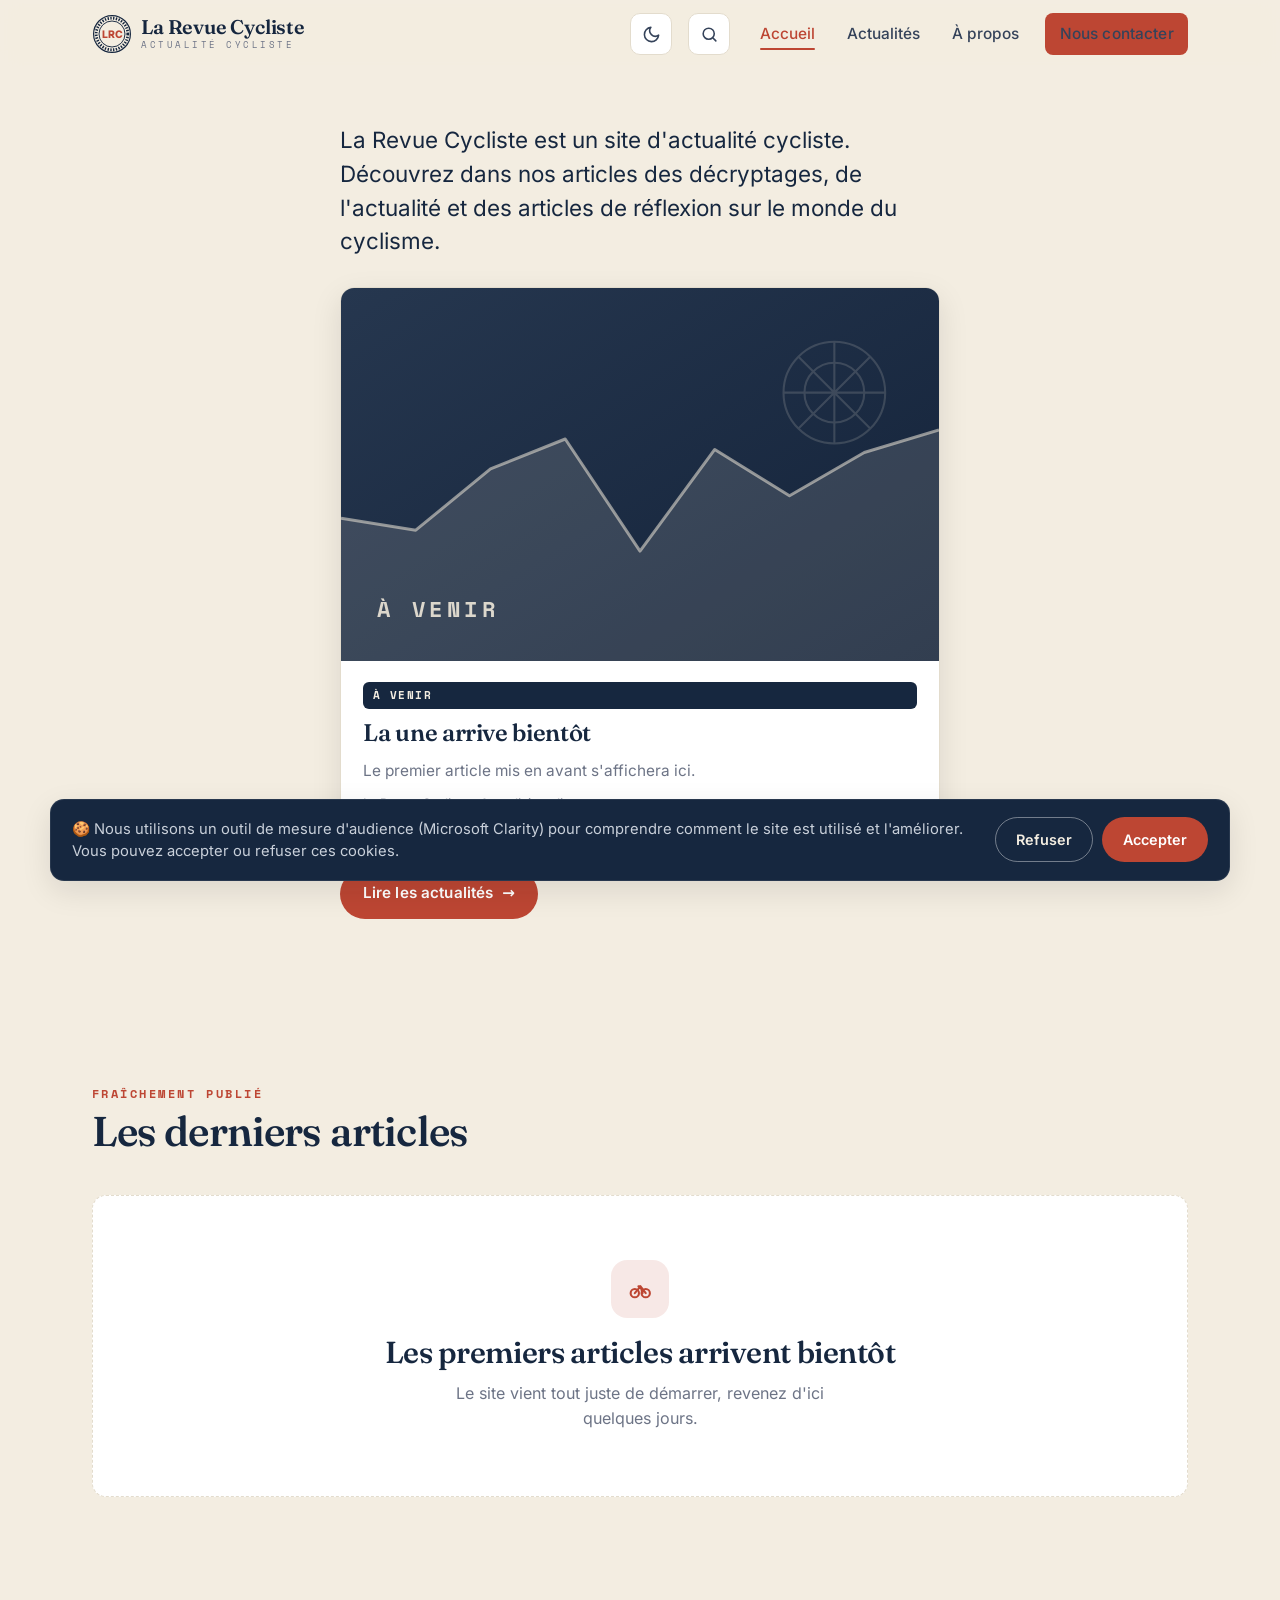
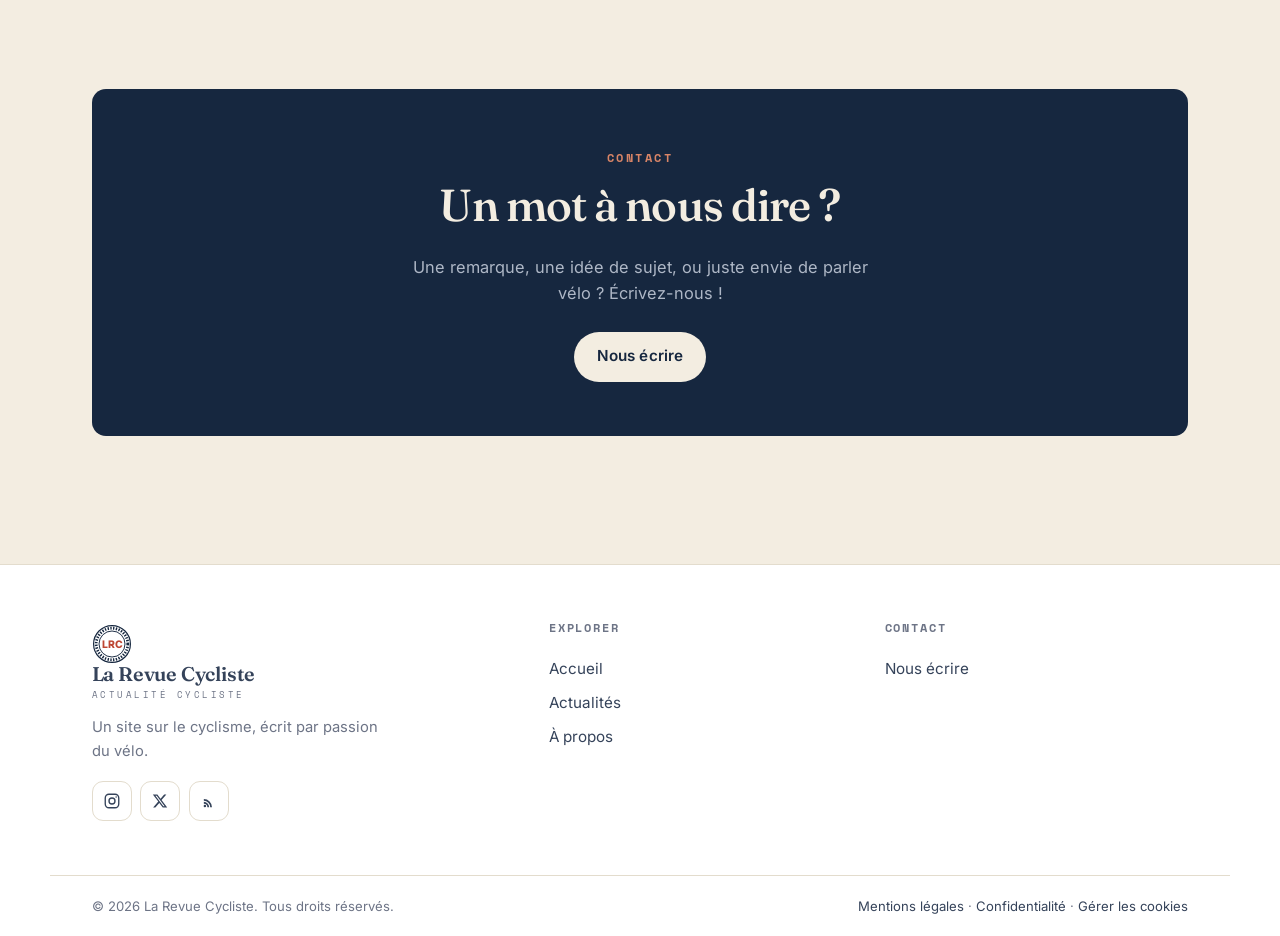
==== commit 0da64d0a: "Accueil : empiler le hero (intro → la une → bouton) et retirer un bouton Le hero passe en colonne un" ====
--- a/index.html
+++ b/index.html
@@ -88,16 +88,12 @@
   <main id="main">
     <!-- HERO -->
     <section class="hero wrap">
-      <div class="hero__grid">
-        <div class="hero__lead">
-          <h1 class="sr-only">La Revue Cycliste, actualité cycliste</h1>
-          <p class="hero__sub" style="margin-top:0;font-size:1.4rem;line-height:1.55;max-width:42ch;color:var(--ink)">La Revue Cycliste est un site d'actualité cycliste. Découvrez dans nos articles des décryptages, de l'actualité et des articles de réflexion sur le monde du cyclisme.</p>
-          <div class="hero__actions">
-            <a class="btn btn--primary" href="actualites.html">Lire les actualités <span class="btn__arrow">→</span></a>
-            <a class="btn btn--ghost" href="a-propos.html">Découvrir notre travail</a>
-          </div>
+      <div class="hero__solo">
+        <p class="hero__sub" style="font-size:1.4rem;line-height:1.5;color:var(--ink)">La Revue Cycliste est un site d'actualité cycliste. Découvrez dans nos articles des décryptages, de l'actualité et des articles de réflexion sur le monde du cyclisme.</p>
+        <article class="hero__feature" id="js-featured" aria-label="Article à la une"></article>
+        <div class="hero__actions">
+          <a class="btn btn--primary" href="actualites.html">Lire les actualités <span class="btn__arrow">→</span></a>
         </div>
-        <article class="hero__feature" id="js-featured" aria-label="Article à la une"></article>
       </div>
     </section>
 
--- a/assets/css/style.css
+++ b/assets/css/style.css
@@ -221,6 +221,12 @@
   .hero__feature { min-height: 0; }
 }
 
+/* Hero en colonne unique : intro → la une → bouton */
+.hero__solo { max-width: 600px; margin-inline: auto; }
+.hero__solo .hero__sub { margin-top: 0; max-width: none; }
+.hero__solo .hero__feature { margin-top: 1.8rem; }
+.hero__solo .hero__actions { margin-top: 1.8rem; }
+
 /* ---- Category chips --------------------------------------------------- */
 .chip {
   display: inline-block; font-family: var(--mono); font-size: .66rem; font-weight: 700;
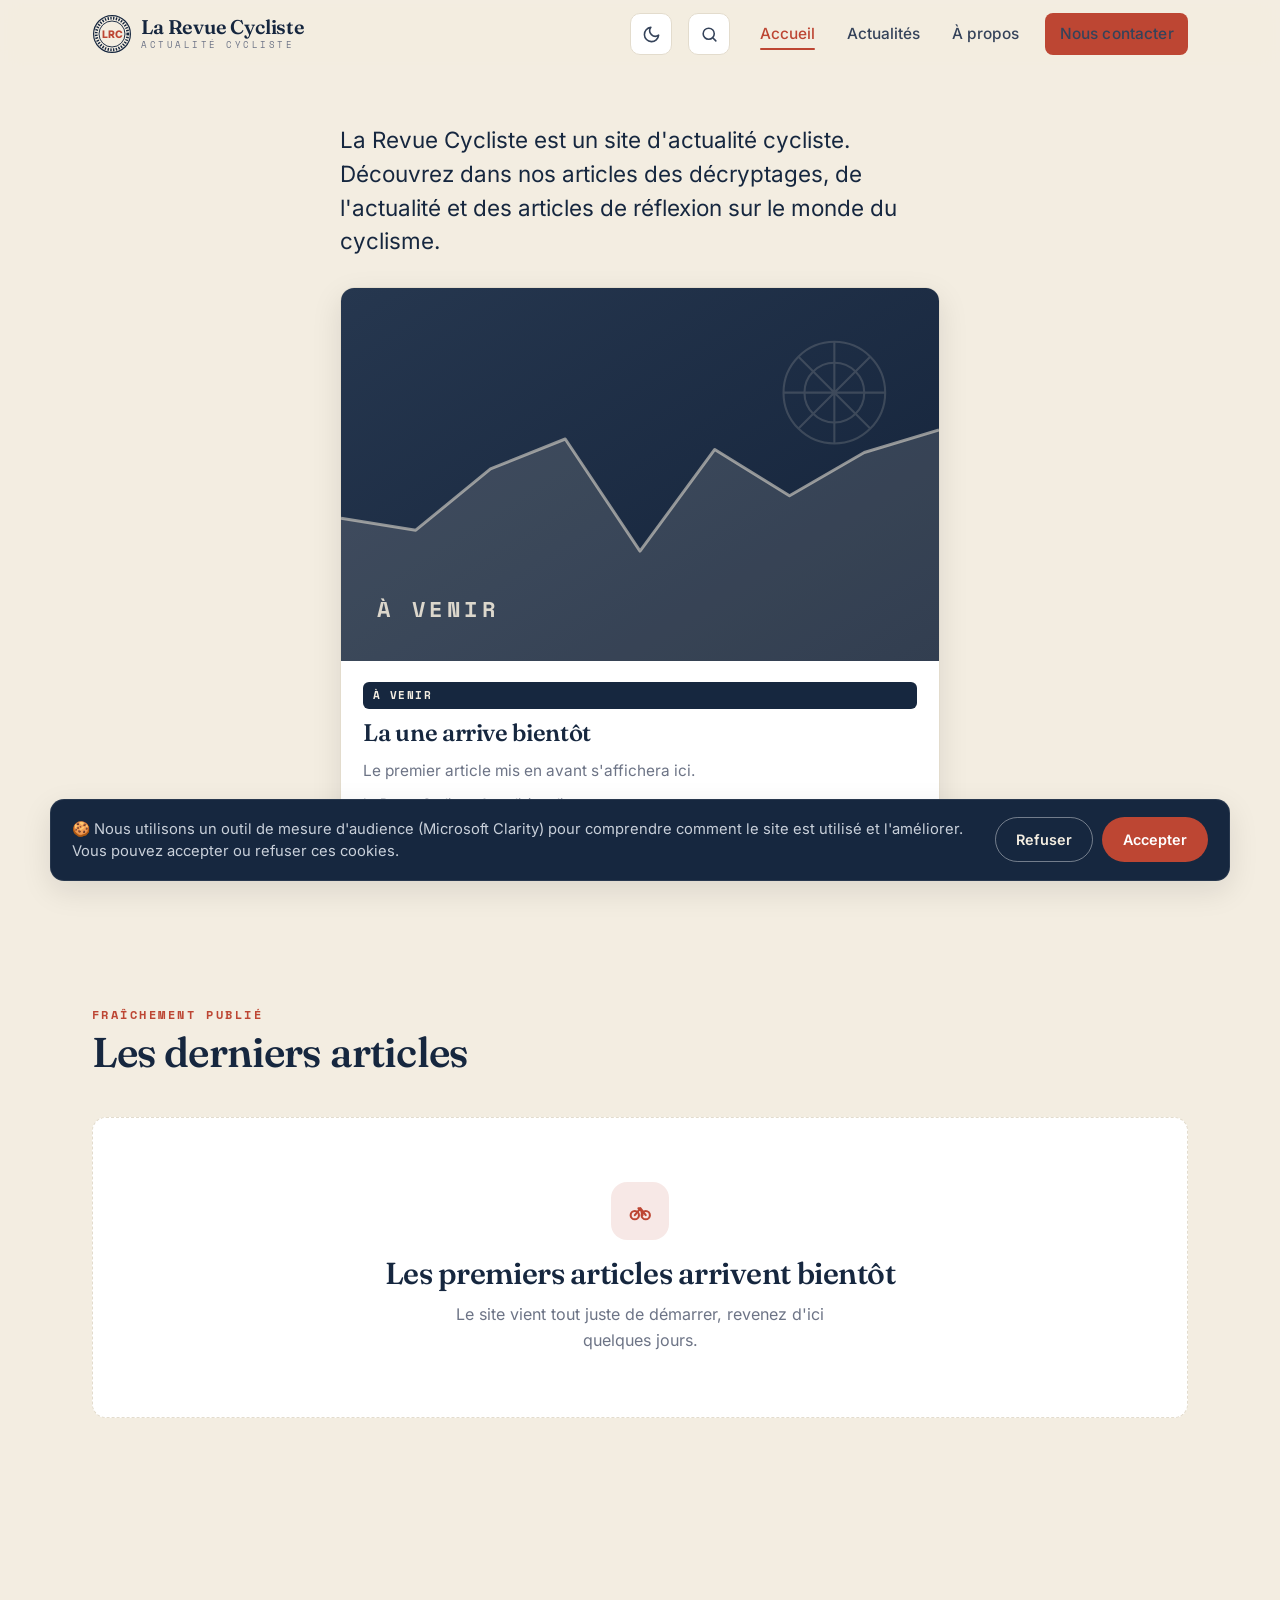
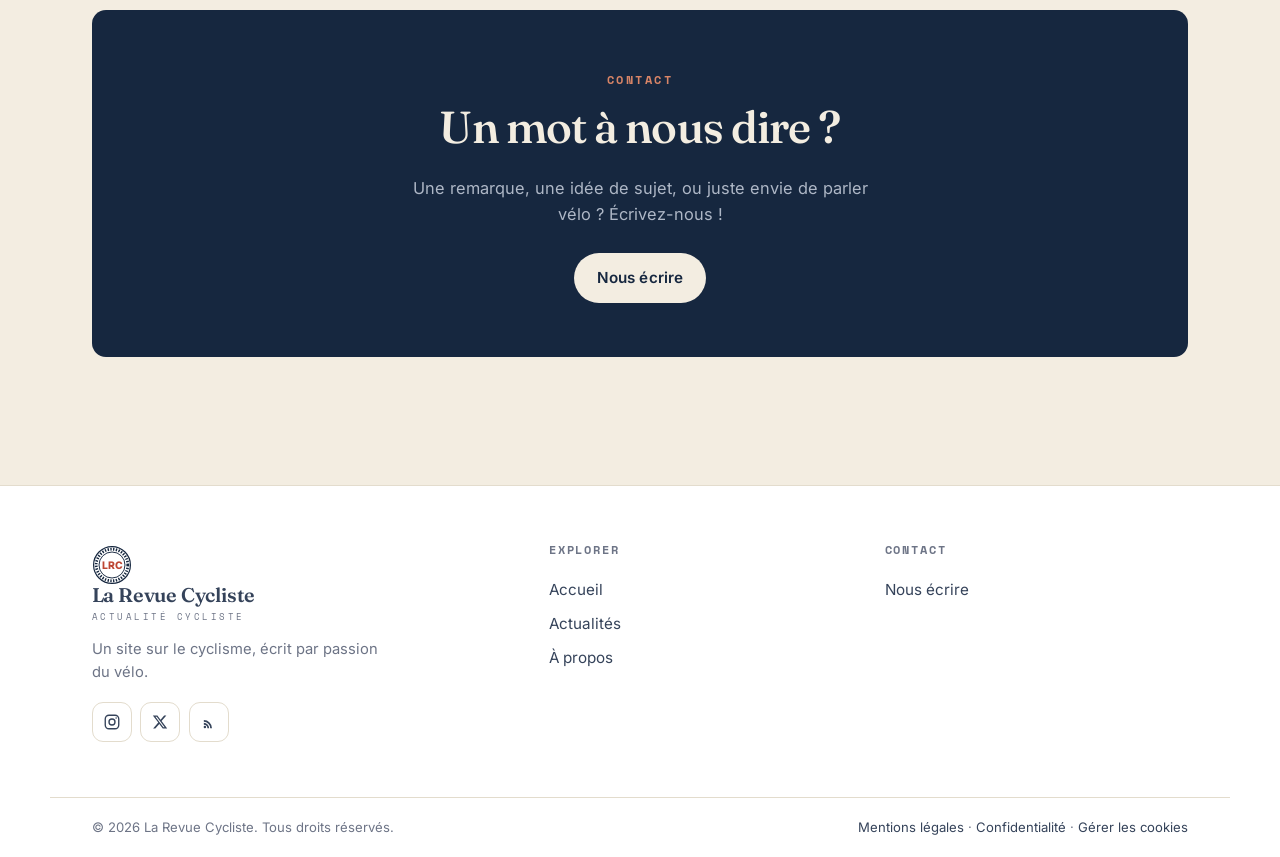
==== commit 28ac3328: "Accueil : retirer le bouton « Lire les actualités » du hero Le bouton faisait doublon avec la sectio" ====
--- a/index.html
+++ b/index.html
@@ -91,9 +91,6 @@
       <div class="hero__solo">
         <p class="hero__sub" style="font-size:1.4rem;line-height:1.5;color:var(--ink)">La Revue Cycliste est un site d'actualité cycliste. Découvrez dans nos articles des décryptages, de l'actualité et des articles de réflexion sur le monde du cyclisme.</p>
         <article class="hero__feature" id="js-featured" aria-label="Article à la une"></article>
-        <div class="hero__actions">
-          <a class="btn btn--primary" href="actualites.html">Lire les actualités <span class="btn__arrow">→</span></a>
-        </div>
       </div>
     </section>
 
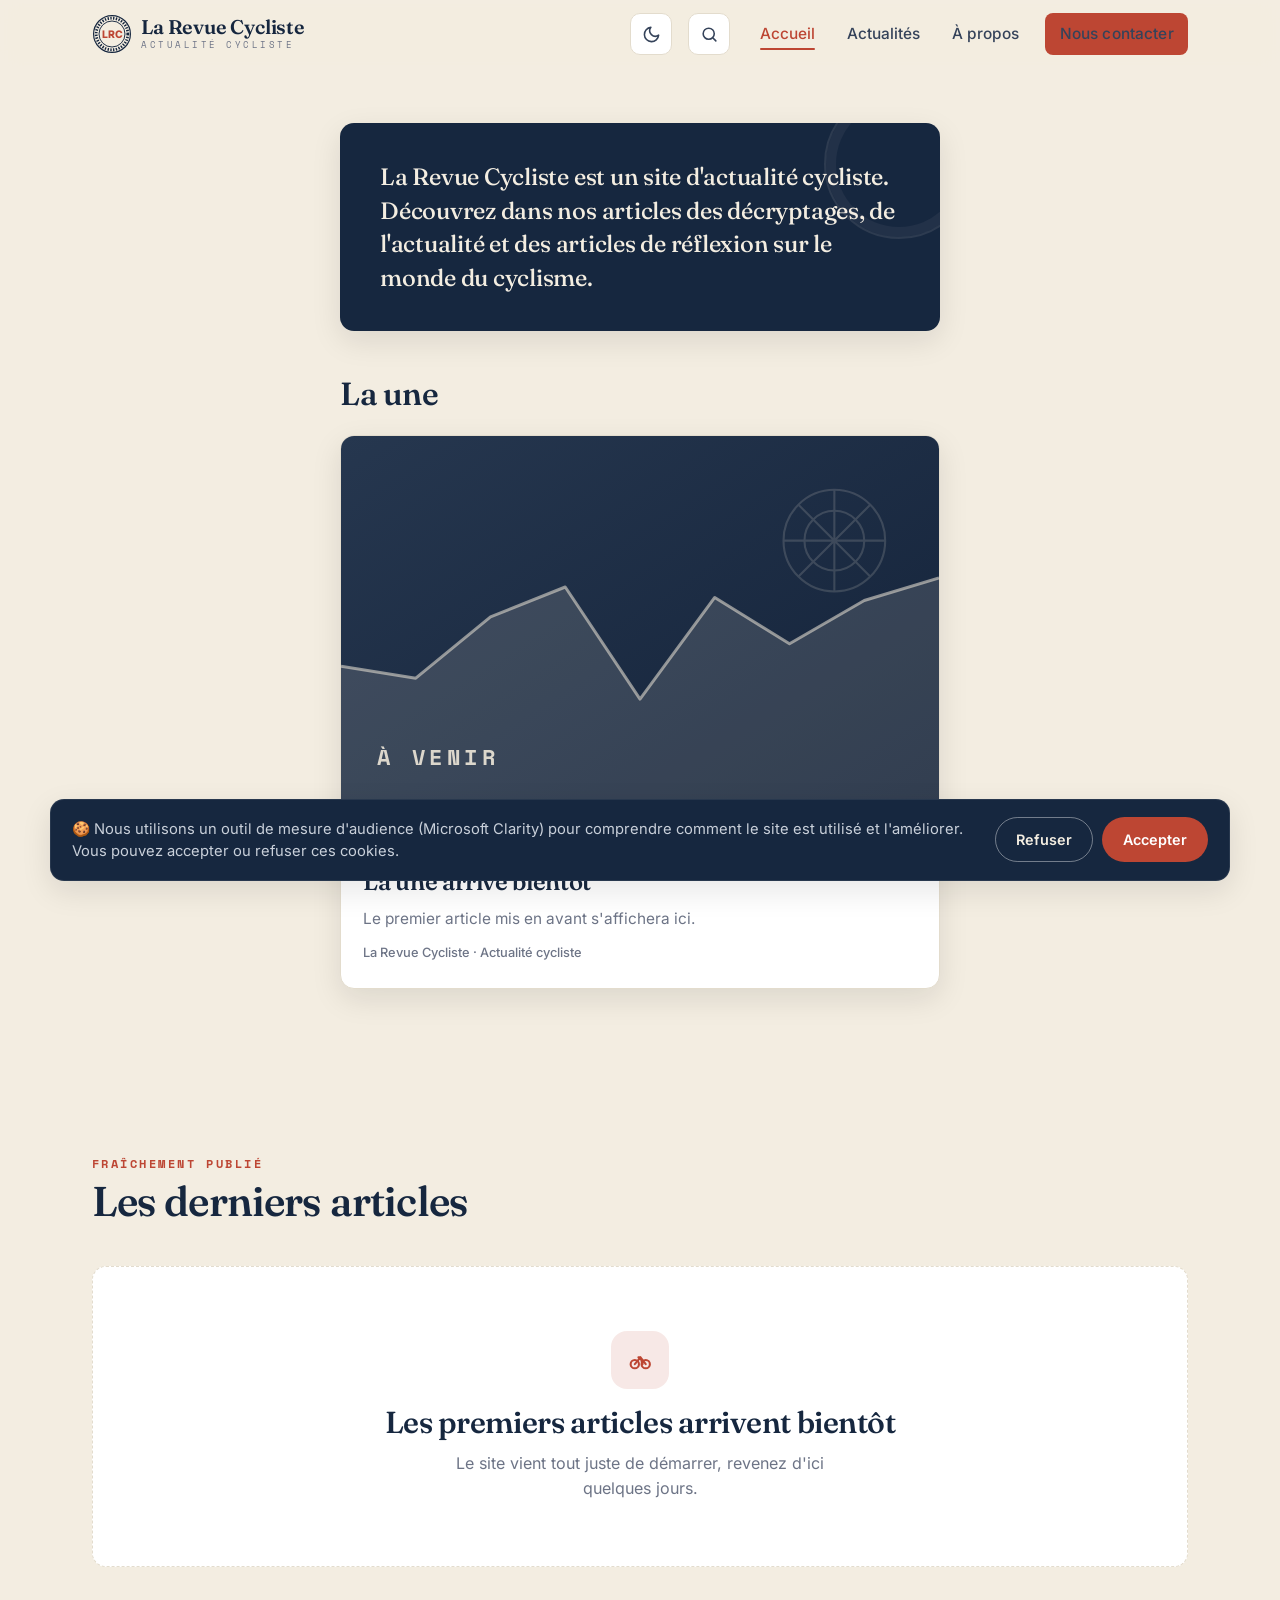
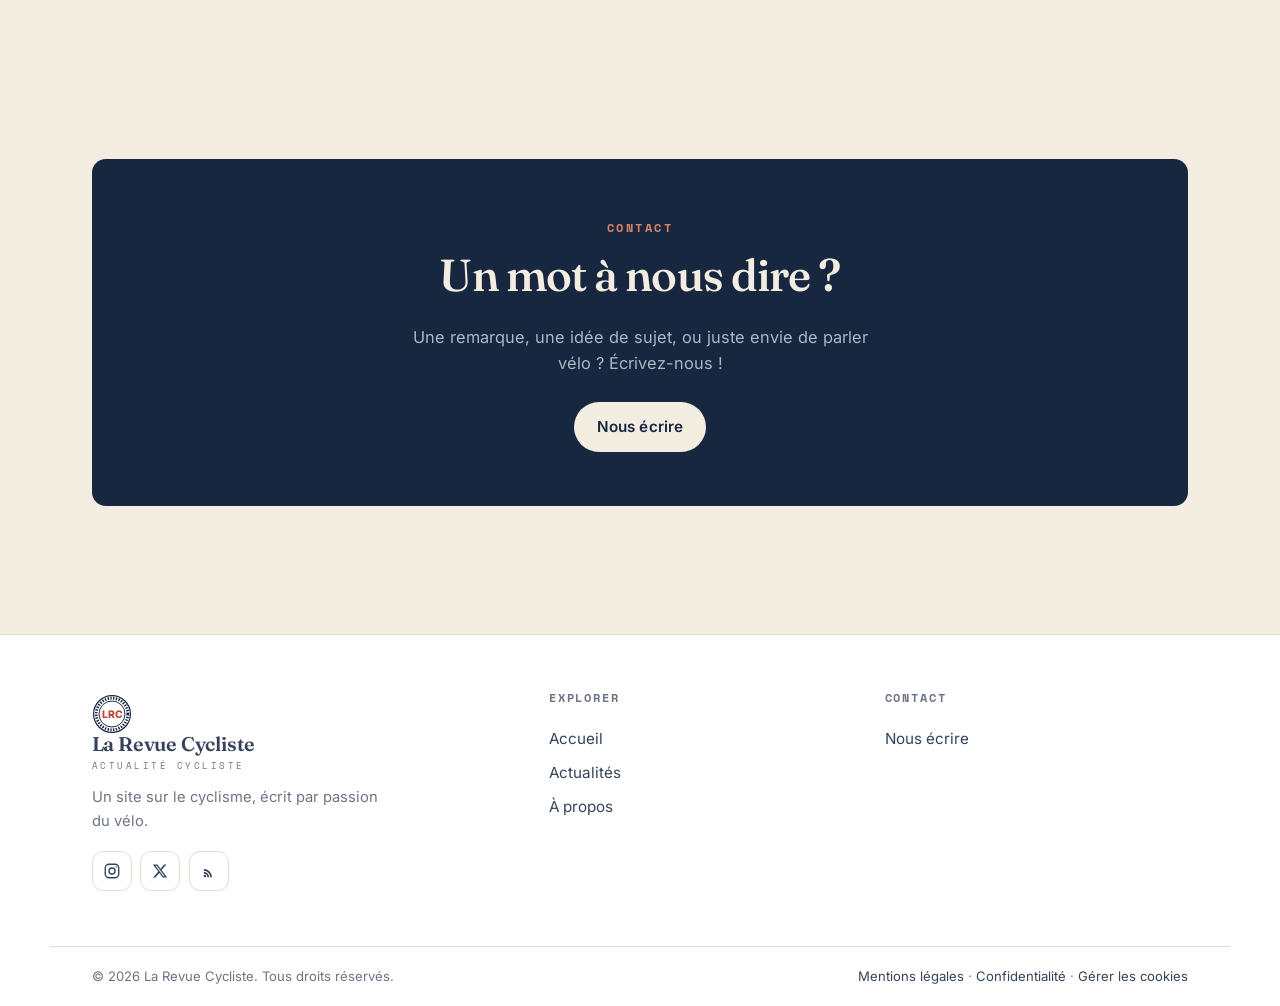
==== commit 465a2b11: "Accueil : bandeau d'intro éditorial + titre « La une » au-dessus de la carte - index.html : la phras" ====
--- a/index.html
+++ b/index.html
@@ -89,7 +89,10 @@
     <!-- HERO -->
     <section class="hero wrap">
       <div class="hero__solo">
-        <p class="hero__sub" style="font-size:1.4rem;line-height:1.5;color:var(--ink)">La Revue Cycliste est un site d'actualité cycliste. Découvrez dans nos articles des décryptages, de l'actualité et des articles de réflexion sur le monde du cyclisme.</p>
+        <div class="intro-banner">
+          <p>La Revue Cycliste est un site d'actualité cycliste. Découvrez dans nos articles des décryptages, de l'actualité et des articles de réflexion sur le monde du cyclisme.</p>
+        </div>
+        <h2 class="una-title">La une</h2>
         <article class="hero__feature" id="js-featured" aria-label="Article à la une"></article>
       </div>
     </section>
--- a/assets/css/style.css
+++ b/assets/css/style.css
@@ -221,11 +221,35 @@
   .hero__feature { min-height: 0; }
 }
 
-/* Hero en colonne unique : intro → la une → bouton */
+/* Hero en colonne unique : bandeau d'intro → « La une » → carte */
 .hero__solo { max-width: 600px; margin-inline: auto; }
-.hero__solo .hero__sub { margin-top: 0; max-width: none; }
-.hero__solo .hero__feature { margin-top: 1.8rem; }
-.hero__solo .hero__actions { margin-top: 1.8rem; }
+
+/* Bandeau d'introduction (éditorial, marine + crème) */
+.intro-banner {
+  position: relative; overflow: hidden;
+  background: var(--ink-invert); color: var(--cream);
+  border-radius: var(--radius); box-shadow: var(--shadow-md);
+  padding: clamp(1.5rem, 4.5vw, 2.3rem) clamp(1.5rem, 4.5vw, 2.5rem);
+}
+/* Filigrane de roue, discret, en haut à droite */
+.intro-banner::after {
+  content: ""; position: absolute; top: -34px; right: -34px; width: 150px; height: 150px;
+  border-radius: 50%; border: 2px solid rgba(243,237,225,.10);
+  box-shadow: inset 0 0 0 10px rgba(243,237,225,.05);
+  pointer-events: none;
+}
+.intro-banner p {
+  position: relative;
+  font-family: var(--serif); font-weight: 470;
+  font-size: clamp(1.18rem, 2.4vw, 1.48rem); line-height: 1.42; letter-spacing: -.01em;
+}
+
+/* Titre de section « La une » */
+.una-title {
+  font-family: var(--serif); font-weight: 560; letter-spacing: -.015em;
+  font-size: clamp(1.5rem, 4.5vw, 2rem);
+  margin: 2.3rem 0 1rem;
+}
 
 /* ---- Category chips --------------------------------------------------- */
 .chip {
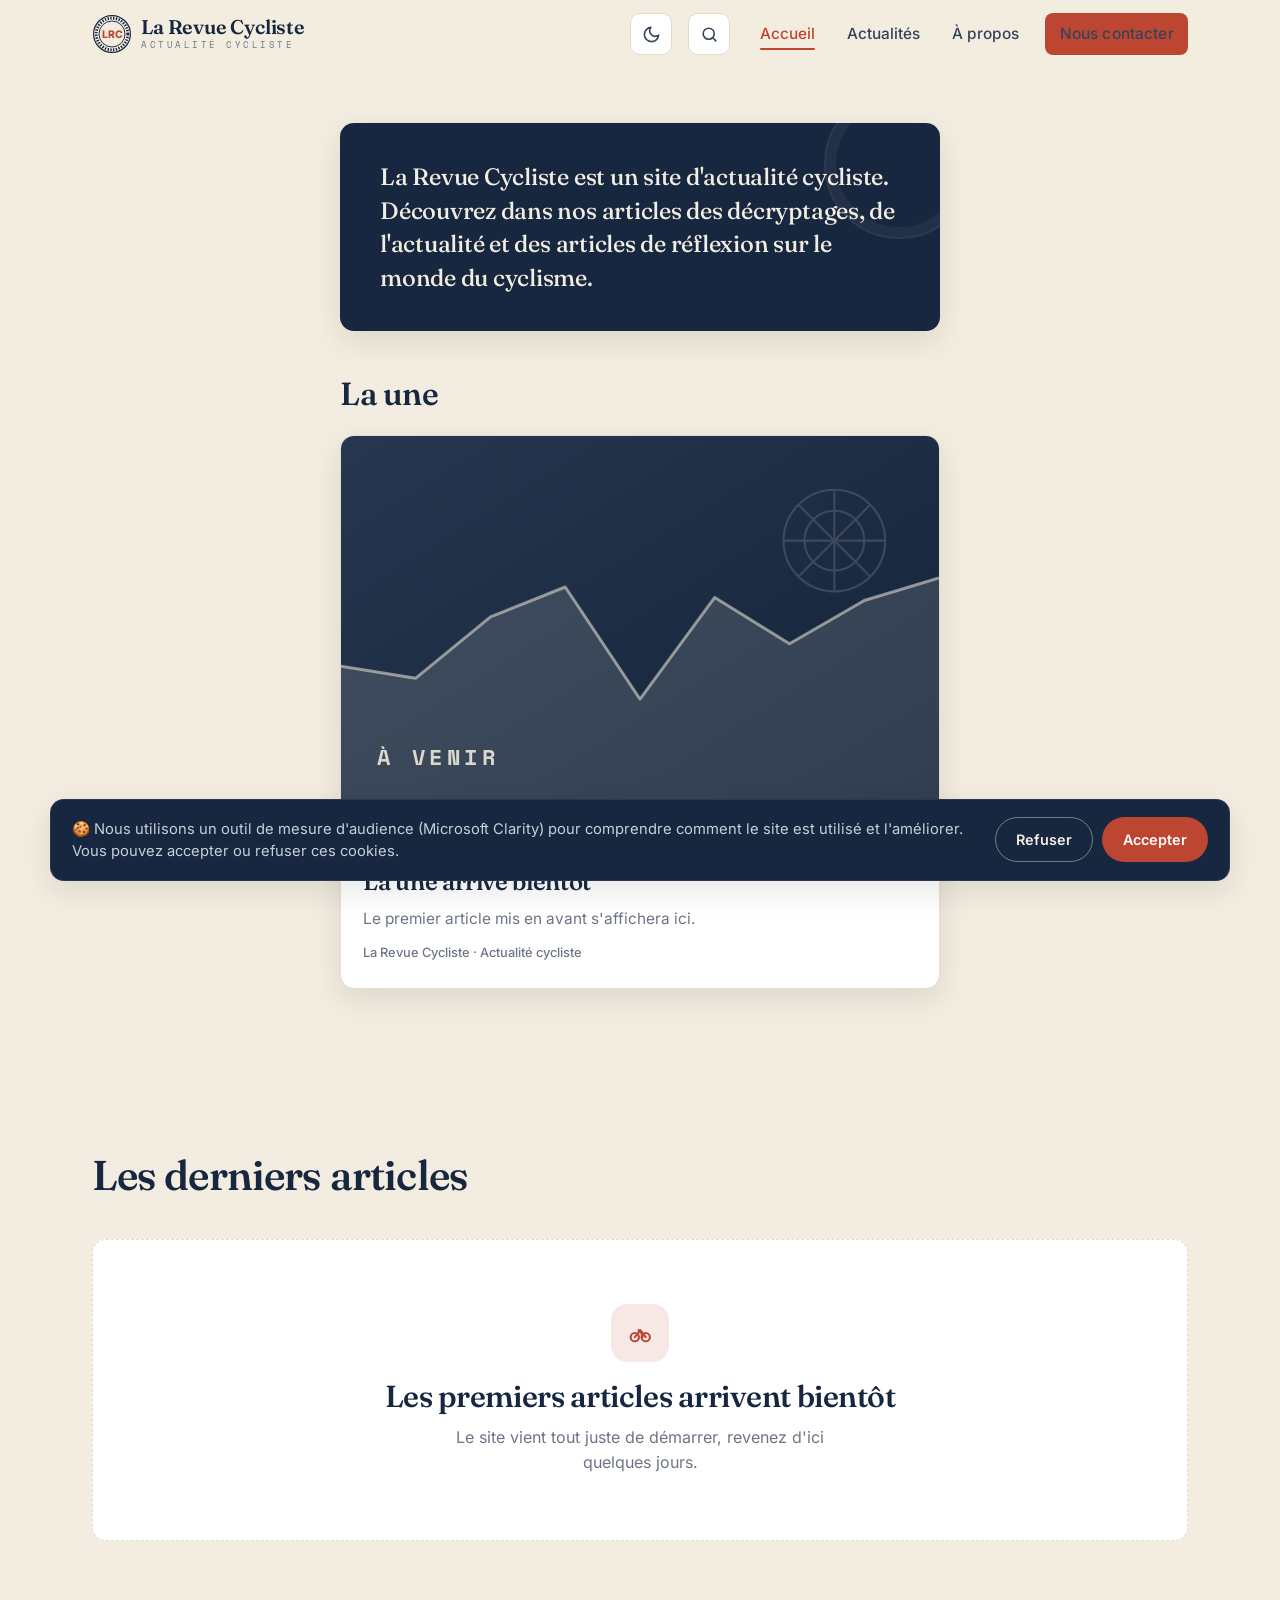
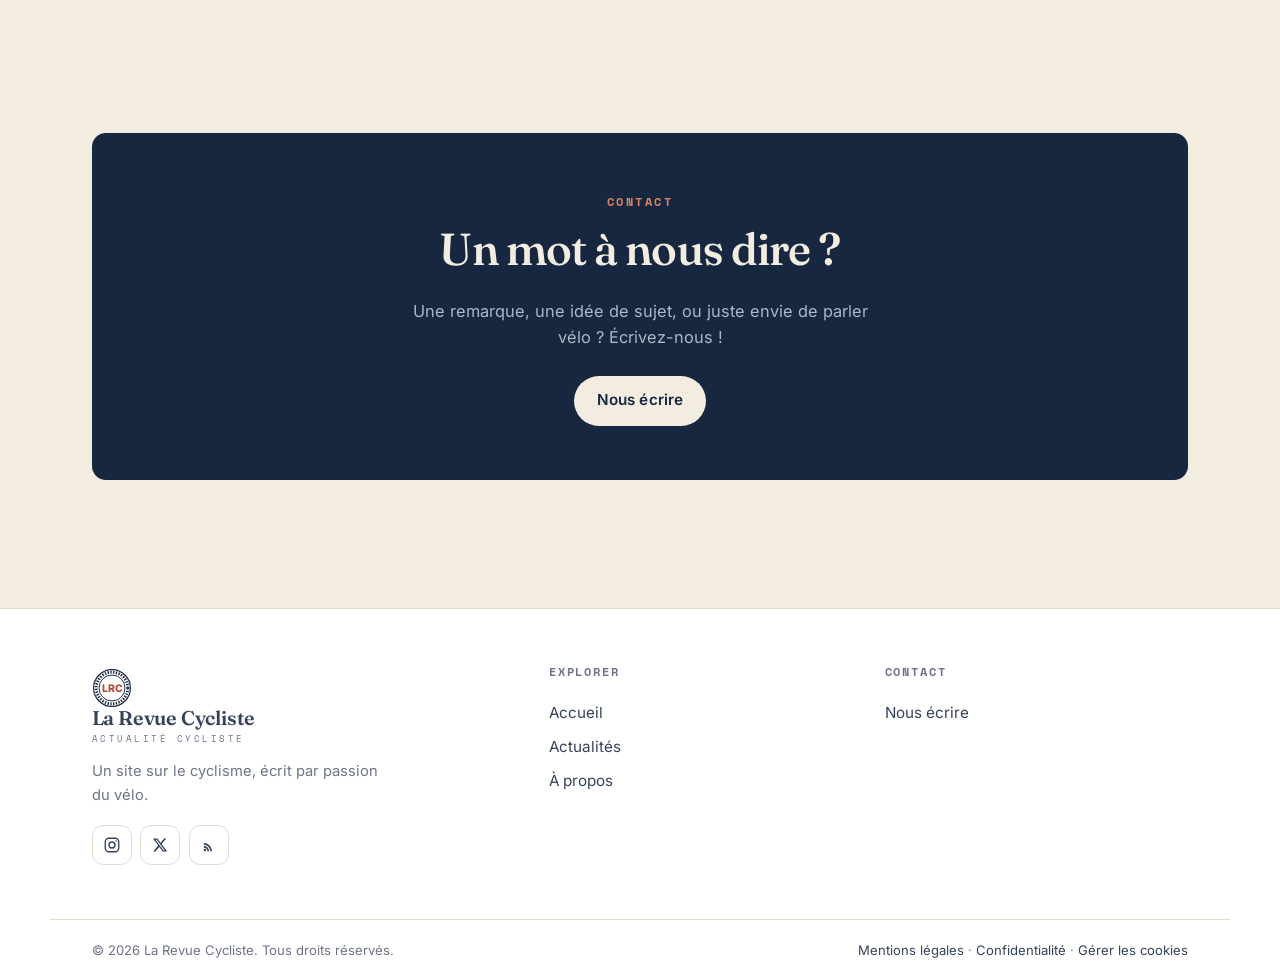
==== commit 4641ec3f: "Accueil : retirer l'intitulé « Fraîchement publié » La section garde son titre « Les derniers articl" ====
--- a/index.html
+++ b/index.html
@@ -101,7 +101,6 @@
     <section class="section wrap">
       <div class="section-head">
         <div>
-          <span class="eyebrow">Fraîchement publié</span>
           <h2>Les derniers articles</h2>
         </div>
         <a class="link-more" href="actualites.html" id="js-latest-more">Voir tout →</a>
--- a/assets/css/style.css
+++ b/assets/css/style.css
@@ -200,6 +200,8 @@
   font-size: clamp(2.5rem, 7vw, 4.6rem); line-height: .98; letter-spacing: -.03em;
 }
 .hero__title em { font-style: italic; color: var(--accent); }
+/* Titre des pages intérieures (Actualités, À propos, pages légales) — taille unique */
+.page-title { font-family: var(--serif); font-weight: 540; line-height: 1.03; letter-spacing: -.02em; font-size: clamp(2.1rem, 5.6vw, 3.4rem); margin-top: .3rem; }
 .hero__sub { margin-top: 1.3rem; font-size: 1.12rem; color: var(--ink-soft); max-width: 34ch; }
 .hero__actions { margin-top: 1.9rem; display: flex; gap: .8rem; flex-wrap: wrap; }
 
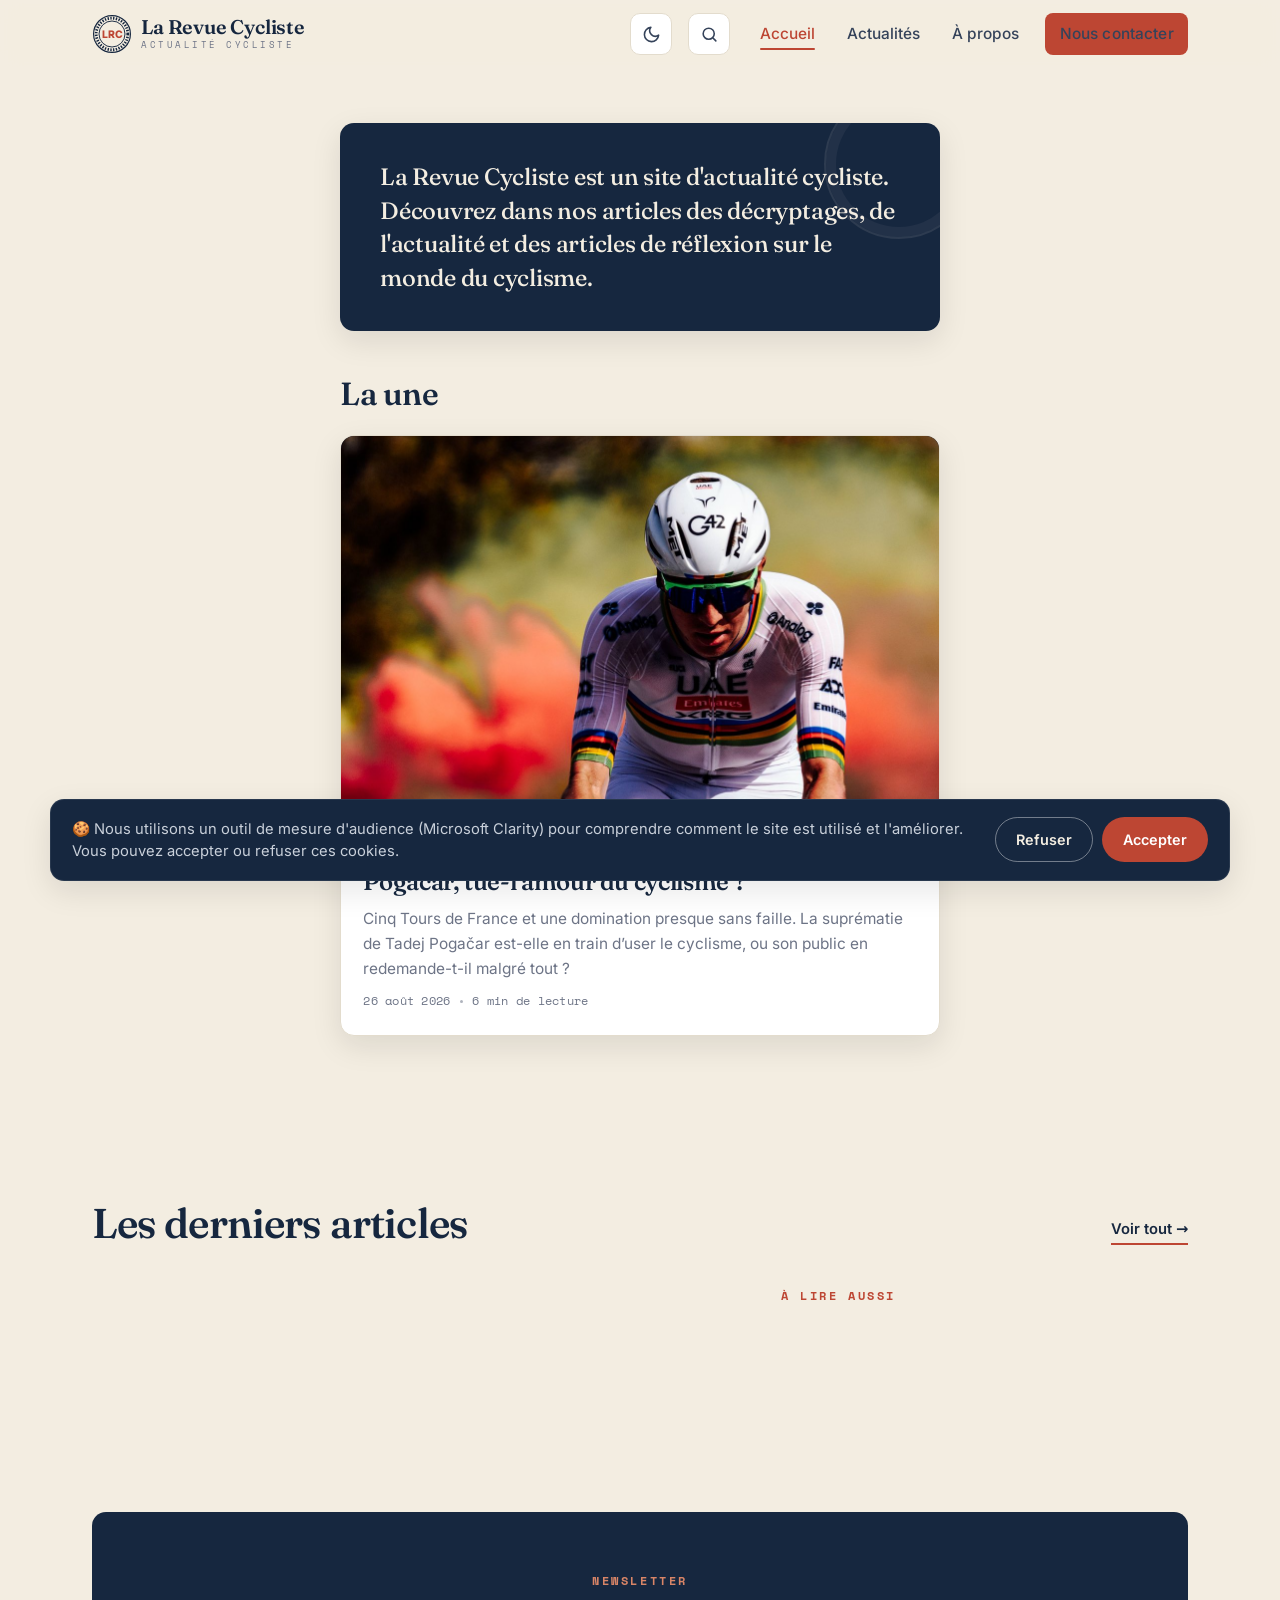
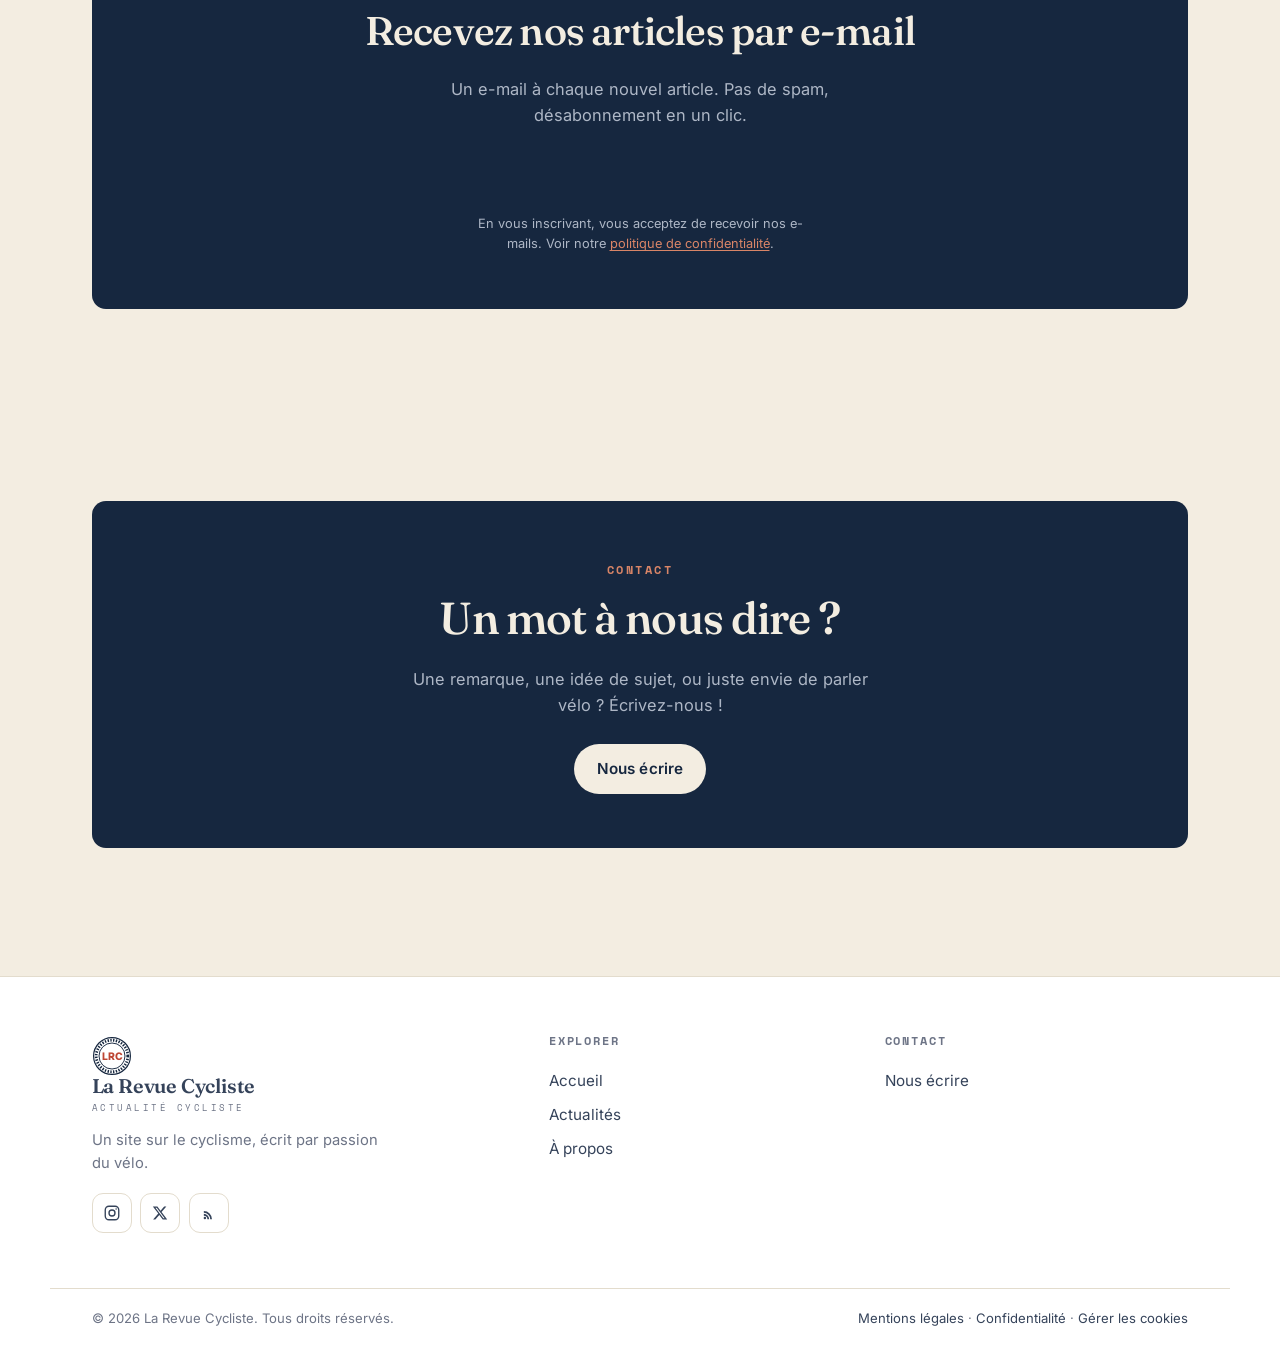
==== commit d7be6374: "Newsletter : section d'inscription Beehiiv (accueil + fin d'article) - Section « newsletter » navy a" ====
--- a/index.html
+++ b/index.html
@@ -114,6 +114,19 @@
       </div>
     </section>
 
+    <!-- NEWSLETTER -->
+    <section class="section wrap" id="newsletter">
+      <div class="newsletter-cta reveal">
+        <span class="eyebrow">Newsletter</span>
+        <h2>Recevez nos articles par e-mail</h2>
+        <p>Un e-mail à chaque nouvel article. Pas de spam, désabonnement en un clic.</p>
+        <div class="newsletter-form">
+          <script async src="https://subscribe-forms.beehiiv.com/v3/loader.js" data-beehiiv-form="70478881-f89d-4052-8399-5264eaf40c44"></script>
+        </div>
+        <p class="newsletter-consent">En vous inscrivant, vous acceptez de recevoir nos e-mails. Voir notre <a href="confidentialite.html">politique de confidentialité</a>.</p>
+      </div>
+    </section>
+
     <!-- CONTACT -->
     <section class="section wrap" id="contact">
       <div class="contact-cta reveal">
--- a/assets/css/style.css
+++ b/assets/css/style.css
@@ -340,10 +340,14 @@
 .breadcrumb a:hover { color: var(--accent); }
 .article-title { font-family: var(--serif); font-weight: 540; font-size: clamp(2rem,5.4vw,3.4rem); line-height: 1.03; letter-spacing: -.025em; max-width: 20ch; }
 .article-standfirst { font-size: 1.2rem; color: var(--ink-soft); max-width: 60ch; margin-top: 1.1rem; }
+.article-lead { max-width: 68ch; margin-inline: auto; font-size: 1.24rem; line-height: 1.65; color: var(--ink); }
 .article-byline { display: flex; align-items: center; gap: .7rem; margin-top: 1.4rem; }
 .avatar { width: 42px; height: 42px; border-radius: 50%; background: var(--ink-invert); color: var(--accent-soft); display: grid; place-items: center; font-family: var(--serif); font-weight: 600; }
-.article-cover { margin: clamp(1.6rem,4vw,2.4rem) 0; border-radius: var(--radius); overflow: hidden; border: 1px solid var(--line); }
-.article-cover .thumb { aspect-ratio: 21/9; }
+.article-cover { margin: clamp(1.6rem,4vw,2.4rem) auto; max-width: 640px; }
+.article-cover__img { display: block; width: 100%; height: auto; border-radius: var(--radius); border: 1px solid var(--line); background: var(--line-soft); }
+.article-cover__frame { border-radius: var(--radius); overflow: hidden; border: 1px solid var(--line); }
+.article-cover .thumb { aspect-ratio: 16/9; }
+.cover-credit { margin-top: .55rem; font-family: var(--sans); font-size: .8rem; color: var(--muted); text-align: right; }
 
 .prose { max-width: 68ch; margin-inline: auto; font-size: 1.12rem; color: var(--ink-soft); }
 .prose > * + * { margin-top: 1.3rem; }
@@ -356,6 +360,43 @@
 }
 .prose ul.bullets { margin-left: 1.1rem; list-style: disc; color: var(--ink-soft); }
 .prose ul.bullets li { margin-top: .5rem; }
+
+/* ---- Blocs enrichis d'article : citation attribuée, exergue, photo --- */
+.prose blockquote cite {
+  display: block; margin-top: .9rem; font-family: var(--sans); font-style: normal;
+  font-weight: 600; font-size: .92rem; line-height: 1.4; color: var(--muted);
+}
+.prose blockquote cite::before { content: "— "; }
+
+.prose .pullquote { margin-block: 2.6rem; }
+.prose .pullquote p {
+  font-family: var(--serif); font-weight: 540; font-size: clamp(1.55rem, 4.2vw, 2.05rem);
+  line-height: 1.2; letter-spacing: -.015em; color: var(--ink);
+  border-top: 2px solid var(--accent); border-bottom: 2px solid var(--accent);
+  padding-block: 1.3rem;
+}
+
+.prose figure.article-figure { margin-block: 2.4rem; }
+.prose .article-figure img {
+  display: block; width: 100%; height: auto;
+  border-radius: var(--radius); border: 1px solid var(--line); background: var(--line-soft);
+}
+.prose .article-figure figcaption {
+  margin-top: .65rem; font-family: var(--sans); font-size: .82rem; line-height: 1.55;
+  color: var(--muted); display: flex; flex-wrap: wrap; gap: .12rem .5rem;
+}
+.prose .figure-caption { color: var(--ink-soft); }
+.prose .figure-credit a { color: inherit; text-decoration: underline; text-underline-offset: 2px; text-decoration-thickness: 1px; }
+.prose .figure-credit a:hover { color: var(--accent); }
+/* À propos & pages légales : le texte s'aligne à gauche, comme le titre
+   (la page article, elle, reste centrée). */
+body[data-page="about"] .prose,
+body[data-page="legal"] .prose { margin-inline: 0; }
+/* Photo d'ambiance sur la page À propos */
+.about-media { margin-top: 1.6rem; border-radius: var(--radius); overflow: hidden; box-shadow: var(--shadow-md); }
+.about-signature { margin-top: 1.8rem; font-family: var(--serif); font-style: italic; font-weight: 500; font-size: 1.35rem; color: var(--ink); }
+.about-media img { display: block; width: 100%; aspect-ratio: 3 / 2; object-fit: cover; }
+@media (min-width: 700px) { .about-media img { aspect-ratio: 5 / 2; } }
 
 .article-foot { max-width: 68ch; margin: clamp(2rem,5vw,3rem) auto 0; padding-top: 1.6rem; border-top: 1px solid var(--line); display: flex; justify-content: space-between; gap: 1rem; flex-wrap: wrap; align-items: center; }
 .tags { display: flex; gap: .5rem; flex-wrap: wrap; }
@@ -394,6 +435,18 @@
 .contact-list a { display: inline-flex; align-items: center; gap: .5rem; color: var(--cream); font-weight: 500; font-size: 1rem; transition: color var(--step-fast); }
 .contact-list a:hover { color: var(--accent-soft); }
 .contact-list svg { flex: none; }
+
+/* ---- Newsletter ------------------------------------------------------- */
+.newsletter-cta {
+  background: var(--ink-invert); color: var(--cream); border-radius: var(--radius);
+  padding: clamp(2rem,5vw,3.4rem); text-align: center;
+}
+.newsletter-cta .eyebrow { color: var(--accent-soft); }
+.newsletter-cta h2 { font-family: var(--serif); font-weight: 540; font-size: clamp(1.7rem,4.6vw,2.5rem); letter-spacing: -.02em; margin-top: .4rem; }
+.newsletter-cta > p { color: #aeb7c6; margin: .8rem auto 0; max-width: 44ch; }
+.newsletter-form { max-width: 440px; margin: 1.7rem auto 0; min-height: 46px; }
+.newsletter-consent { font-size: .8rem; color: #8b93a3; margin: 1.1rem auto 0; max-width: 46ch; }
+.newsletter-consent a { color: var(--accent-soft); text-decoration: underline; text-underline-offset: 2px; }
 
 /* ---- Footer ----------------------------------------------------------- */
 .site-footer { border-top: 1px solid var(--line); background: var(--surface); margin-top: 2rem; }
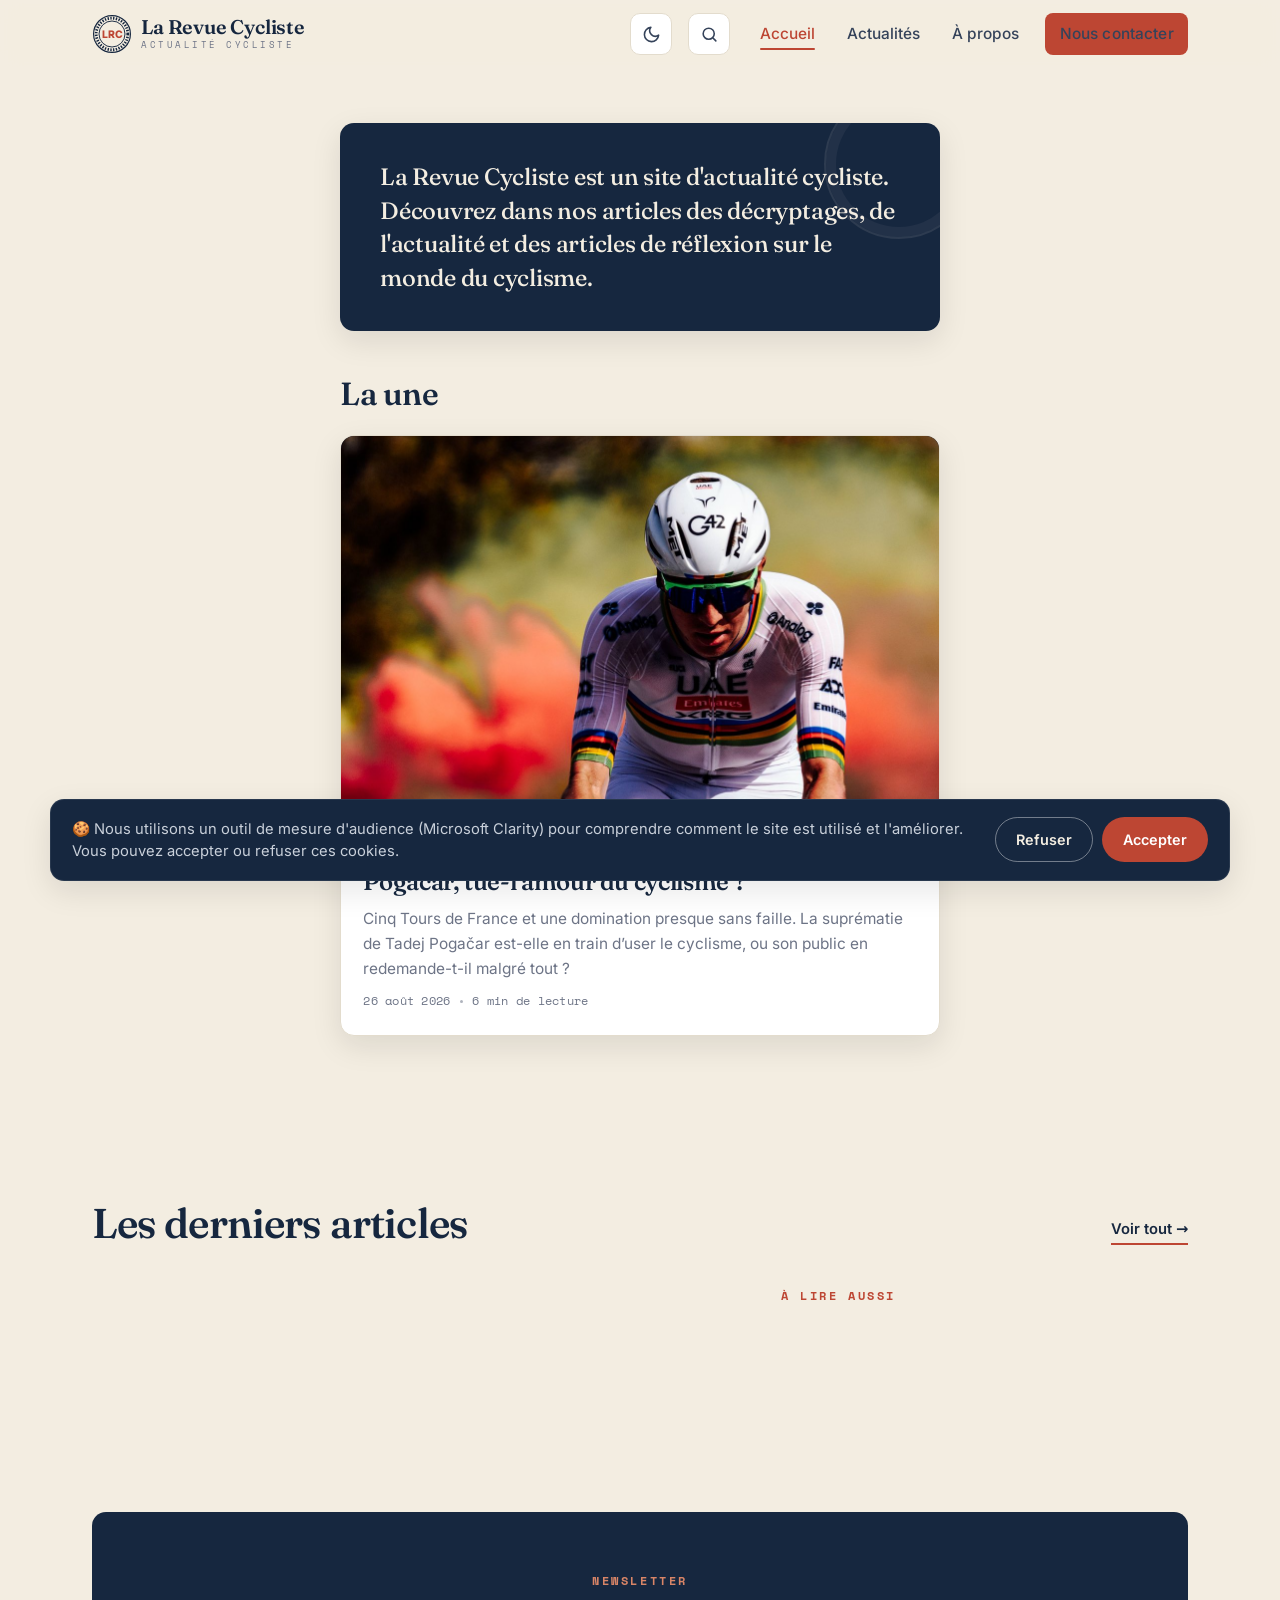
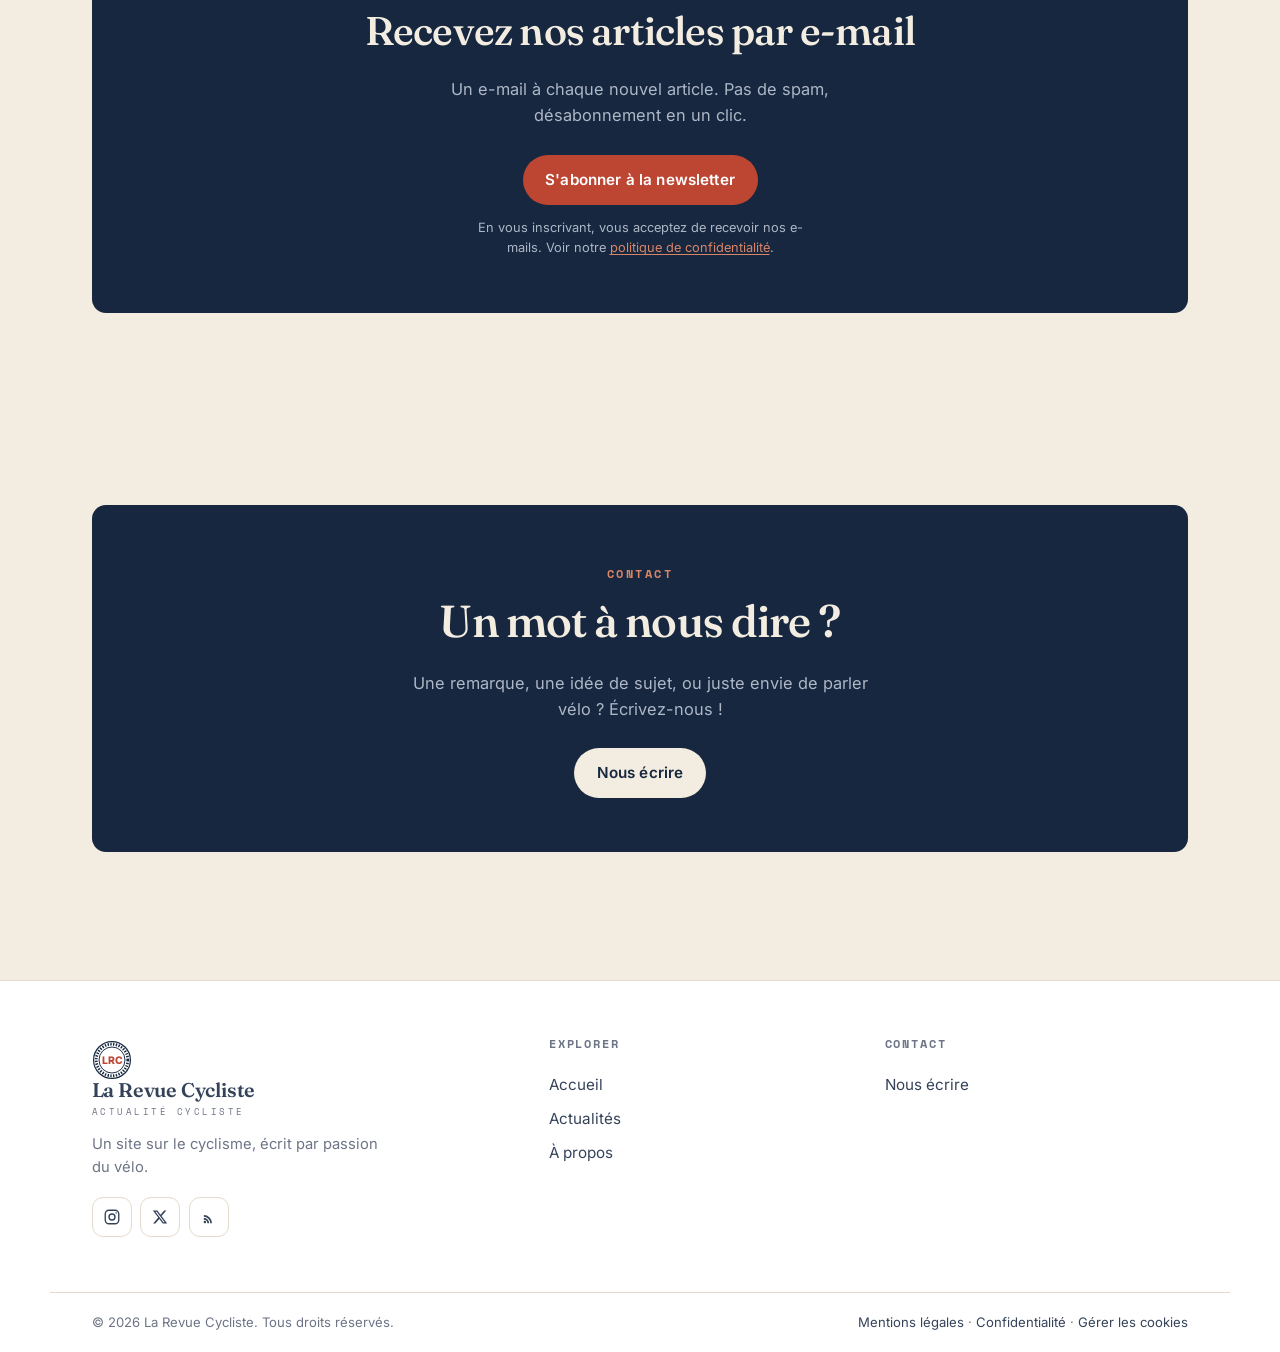
==== commit 39e8e4cf: "Newsletter : bouton fiable vers la page Beehiiv (remplace le formulaire intégré capricieux) Le formu" ====
--- a/index.html
+++ b/index.html
@@ -120,9 +120,7 @@
         <span class="eyebrow">Newsletter</span>
         <h2>Recevez nos articles par e-mail</h2>
         <p>Un e-mail à chaque nouvel article. Pas de spam, désabonnement en un clic.</p>
-        <div class="newsletter-form">
-          <script async src="https://subscribe-forms.beehiiv.com/v3/loader.js" data-beehiiv-form="70478881-f89d-4052-8399-5264eaf40c44"></script>
-        </div>
+        <a class="btn btn--primary newsletter-btn" href="https://larevuecycliste.beehiiv.com" target="_blank" rel="noopener">S'abonner à la newsletter</a>
         <p class="newsletter-consent">En vous inscrivant, vous acceptez de recevoir nos e-mails. Voir notre <a href="confidentialite.html">politique de confidentialité</a>.</p>
       </div>
     </section>
--- a/assets/css/style.css
+++ b/assets/css/style.css
@@ -444,7 +444,7 @@
 .newsletter-cta .eyebrow { color: var(--accent-soft); }
 .newsletter-cta h2 { font-family: var(--serif); font-weight: 540; font-size: clamp(1.7rem,4.6vw,2.5rem); letter-spacing: -.02em; margin-top: .4rem; }
 .newsletter-cta > p { color: #aeb7c6; margin: .8rem auto 0; max-width: 44ch; }
-.newsletter-form { max-width: 440px; margin: 1.7rem auto 0; min-height: 46px; }
+.newsletter-btn { margin-top: 1.7rem; }
 .newsletter-consent { font-size: .8rem; color: #8b93a3; margin: 1.1rem auto 0; max-width: 46ch; }
 .newsletter-consent a { color: var(--accent-soft); text-decoration: underline; text-underline-offset: 2px; }
 
